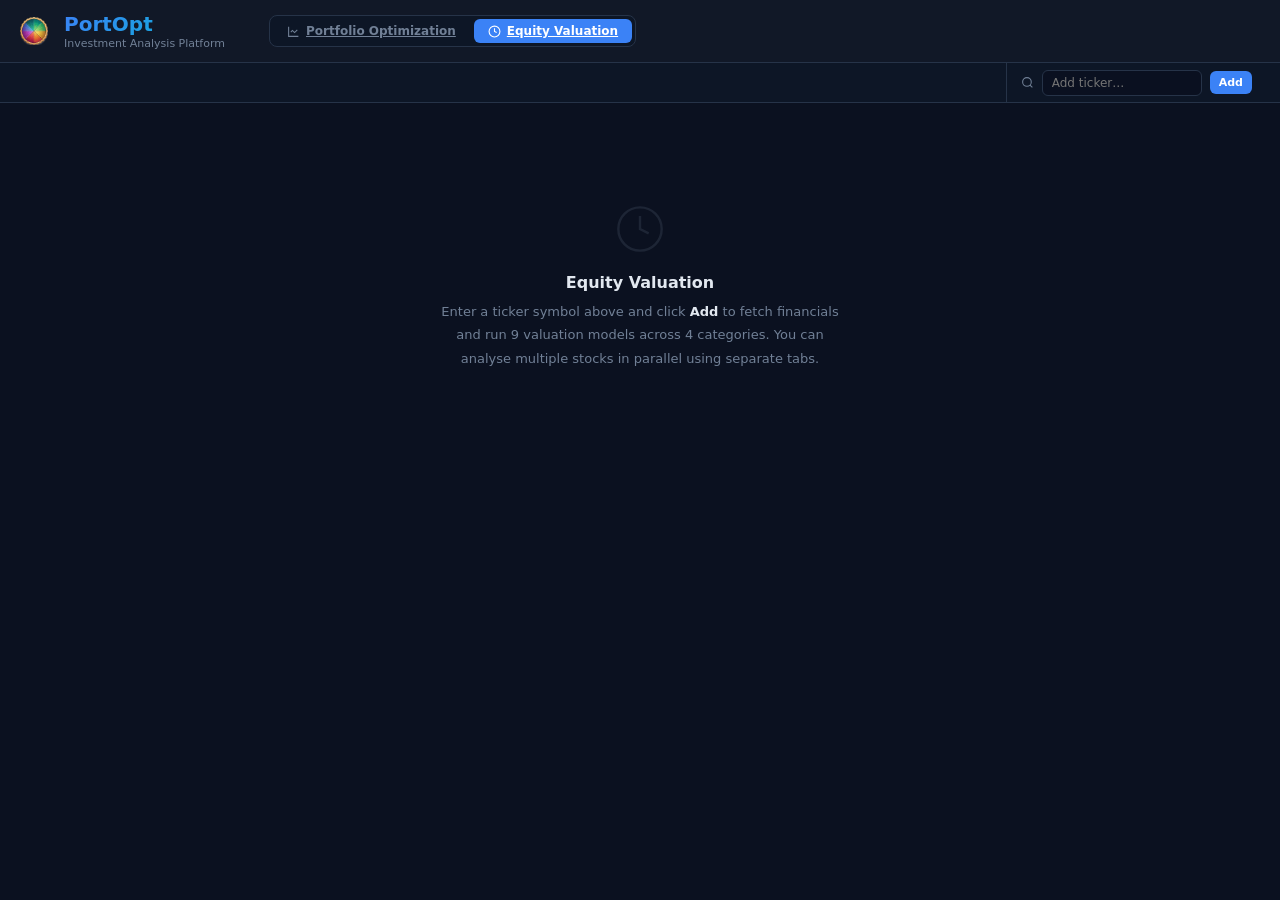
==== templates/valuation.html @ 18871261 "Separate portfolio and valuation into independent pages - /  serves index.html (portfolio optimizati" ====
<!DOCTYPE html>
<html lang="en">
<head>
<meta charset="UTF-8"/>
<meta name="viewport" content="width=device-width,initial-scale=1.0"/>
<title>PortOpt — Equity Valuation</title>
<link rel="icon" type="image/png" href="/static/favicon.png"/>
<link rel="stylesheet" href="/static/css/app.css"/>
<link rel="stylesheet" href="/static/css/valuation.css"/>
<script src="https://cdn.plot.ly/plotly-2.32.0.min.js"></script>
</head>
<body>
<div class="val-app">

<!-- ══ HEADER ══════════════════════════════════════════════════════════ -->
<div class="app-header-top">
  <img src="/static/favicon.png" alt="PortOpt" style="width:28px;height:28px;border-radius:6px;flex-shrink:0;"/>
  <div>
    <div class="logo">PortOpt</div>
    <div class="logo-sub">Investment Analysis Platform</div>
  </div>
  <nav class="app-nav">
    <a class="app-nav-btn" href="/">
      <svg width="13" height="13" viewBox="0 0 24 24" fill="none" stroke="currentColor" stroke-width="2"><path d="M3 3v18h18"/><path d="m19 9-5 5-4-4-3 3"/></svg>
      Portfolio Optimization
    </a>
    <a class="app-nav-btn active" href="/valuation">
      <svg width="13" height="13" viewBox="0 0 24 24" fill="none" stroke="currentColor" stroke-width="2"><circle cx="12" cy="12" r="10"/><path d="M12 6v6l4 2"/></svg>
      Equity Valuation
    </a>
  </nav>
</div>

<!-- ══ STOCK TABS + SEARCH ROW ══════════════════════════════════════════ -->
<div class="val-tabs-row" id="val-tabs-row">
  <div id="val-tabs-container" style="display:flex;align-items:stretch;flex:1;overflow-x:auto;min-width:0;"></div>
  <div class="val-search-inline">
    <svg width="13" height="13" viewBox="0 0 24 24" fill="none" stroke="currentColor" stroke-width="2"
         style="color:var(--muted);flex-shrink:0;"><circle cx="11" cy="11" r="8"/><path d="m21 21-4.35-4.35"/></svg>
    <input type="text" id="val-ticker-input" placeholder="Add ticker…"
           autocomplete="off" spellcheck="false"
           onkeydown="if(event.key==='Enter')valAddStock()"/>
    <button class="btn btn-primary btn-sm" onclick="valAddStock()" id="val-search-btn">Add</button>
    <span id="val-status" style="font-size:11px;color:var(--red);margin-left:6px;white-space:nowrap;"></span>
  </div>
</div>

<!-- ══ MAIN SCROLLABLE AREA ══════════════════════════════════════════════ -->
<div class="val-body" id="val-stocks-container">

  <!-- Empty state -->
  <div id="val-empty-state" style="text-align:center;padding:100px 20px;color:var(--muted);">
    <svg width="52" height="52" viewBox="0 0 24 24" fill="none" stroke="currentColor" stroke-width="1.1"
         style="display:block;margin:0 auto 18px;opacity:.18;">
      <circle cx="12" cy="12" r="10"/><path d="M12 6v6l4 2"/>
    </svg>
    <div style="font-size:16px;color:var(--text);font-weight:700;margin-bottom:8px;">Equity Valuation</div>
    <div style="font-size:13px;max-width:420px;margin:0 auto;line-height:1.8;color:var(--muted);">
      Enter a ticker symbol above and click <strong style="color:var(--text);">Add</strong>
      to fetch financials and run 9 valuation models across 4 categories.
      You can analyse multiple stocks in parallel using separate tabs.
    </div>
  </div>

</div><!-- /val-body -->

</div><!-- /val-app -->

<script src="/static/js/valuation.js"></script>
</body>
</html>
---- static/css/app.css ----
:root{
  --bg:#0b1120; --surface:#111827; --card:#1a2236; --card2:#1e293b;
  --border:#263348; --text:#e2e8f0; --muted:#718096; --muted2:#94a3b8;
  --accent:#3b82f6; --accent2:#06b6d4; --green:#10b981; --red:#ef4444;
  --gold:#f59e0b; --purple:#8b5cf6; --r:8px;
}
*{box-sizing:border-box;margin:0;padding:0;}
body{font-family:system-ui,'Inter',sans-serif;background:var(--bg);color:var(--text);font-size:13px;}
button,input,select{font-family:inherit;}

/* ── LAYOUT ───────────────────────────────────────────────────── */
.app{display:grid;grid-template-rows:auto auto 1fr;grid-template-columns:370px 1fr;height:100vh;overflow:hidden;}
.app-header-top{grid-column:1/-1;background:var(--surface);border-bottom:1px solid var(--border);
  display:flex;align-items:center;padding:12px 20px;gap:16px;}
.app-tabs-row{grid-column:1/-1;background:#0d1626;border-bottom:1px solid var(--border);
  display:flex;align-items:stretch;padding:0 16px;min-height:36px;overflow-x:auto;}
aside{background:var(--surface);border-right:1px solid var(--border);
  overflow-y:auto;padding:16px;display:flex;flex-direction:column;gap:14px;}
main{overflow-y:auto;background:var(--bg);}

/* ── SUB-TABS ─────────────────────────────────────────────────── */
.sub-tabs-bar{position:sticky;top:0;z-index:10;background:var(--surface);
  border-bottom:1px solid var(--border);display:flex;align-items:stretch;
  padding:0 12px;flex-shrink:0;}
.sub-tab{display:inline-flex;align-items:center;gap:5px;padding:0 14px;
  border:none;background:transparent;color:var(--muted);cursor:pointer;
  font-size:12px;font-weight:500;white-space:nowrap;
  border-bottom:2px solid transparent;transition:all .15s;min-height:38px;}
.sub-tab:hover{color:var(--text);}
.sub-tab.active{color:var(--text);border-bottom-color:var(--accent2);}
.sub-tab-spacer{flex:1;}
.export-actions{display:flex;align-items:center;gap:6px;padding:4px 0 4px 12px;
  border-left:1px solid var(--border);margin-left:4px;}
.sub-panel{display:none;padding:20px;}
.sub-panel.active{display:block;}

/* ── LOGO ─────────────────────────────────────────────────────── */
.logo{font-size:20px;font-weight:800;background:linear-gradient(135deg,var(--accent),var(--accent2));
  -webkit-background-clip:text;-webkit-text-fill-color:transparent;white-space:nowrap;}
.logo-sub{font-size:11px;color:var(--muted);margin-top:1px;}

/* ── PROJECT TABS ─────────────────────────────────────────────── */
.tab{display:inline-flex;align-items:center;gap:7px;padding:0 14px;
  border:none;background:transparent;color:var(--muted);cursor:pointer;
  font-size:12px;font-weight:500;white-space:nowrap;border-bottom:2px solid transparent;
  transition:all .15s;min-height:36px;}
.tab:hover{color:var(--text);}
.tab.active{color:var(--text);border-bottom-color:var(--accent);}
.tab .tab-name{outline:none;background:transparent;border:none;color:inherit;
  font:inherit;cursor:pointer;max-width:120px;}
.tab .tab-name:focus{border-bottom:1px solid var(--accent);cursor:text;}
.tab .tab-dot{width:6px;height:6px;border-radius:50%;background:var(--green);opacity:0;transition:opacity .2s;}
.tab.has-results .tab-dot{opacity:1;}
.tab .tab-close{width:16px;height:16px;border-radius:3px;border:none;background:transparent;
  color:var(--muted);cursor:pointer;display:flex;align-items:center;justify-content:center;
  font-size:14px;line-height:1;padding:0;opacity:0;transition:opacity .15s;}
.tab:hover .tab-close{opacity:1;}
.tab .tab-close:hover{color:var(--red);}
.tab-new{padding:0 12px;border:none;background:transparent;color:var(--muted);
  cursor:pointer;font-size:18px;line-height:1;min-height:36px;display:flex;
  align-items:center;transition:color .15s;}
.tab-new:hover{color:var(--text);}

/* ── CARDS ─────────────────────────────────────────────────────── */
.section{background:var(--card);border:1px solid var(--border);border-radius:var(--r);padding:12px 14px;}
.sec-title{font-size:11px;font-weight:600;letter-spacing:.07em;text-transform:uppercase;
  color:var(--muted2);margin-bottom:10px;display:flex;align-items:center;gap:6px;}
.sec-title svg{width:13px;height:13px;flex-shrink:0;}

/* ── FORMS ─────────────────────────────────────────────────────── */
label{display:block;font-size:11px;color:var(--muted);margin-bottom:3px;font-weight:500;}
input[type=number]::-webkit-inner-spin-button,
input[type=number]::-webkit-outer-spin-button{-webkit-appearance:none;margin:0;}
input[type=number]{-moz-appearance:textfield;}
input[type=text],input[type=number],input[type=date],select{
  width:100%;background:#0a1020;border:1px solid var(--border);border-radius:6px;
  padding:7px 9px;color:var(--text);font-size:12px;outline:none;transition:border .15s;}
input:focus,select:focus{border-color:var(--accent);}
.form-row{display:grid;grid-template-columns:1fr 1fr;gap:8px;}

/* ── BUTTONS ─────────────────────────────────────────────────────── */
.btn{display:inline-flex;align-items:center;justify-content:center;gap:4px;
  padding:7px 14px;border-radius:6px;border:none;cursor:pointer;
  font-size:12px;font-weight:600;transition:all .15s;}
.btn-primary{background:var(--accent);color:#fff;}
.btn-primary:hover{background:#2563eb;}
.btn-primary:disabled{background:#1e3a5f;color:var(--muted);cursor:not-allowed;}
.btn-sm{padding:5px 9px;font-size:11px;}
.btn-ghost{background:transparent;border:1px solid var(--border);color:var(--muted2);}
.btn-ghost:hover{border-color:var(--accent);color:var(--accent);}
.btn-optimize{width:100%;padding:11px;font-size:14px;font-weight:700;border-radius:8px;
  background:linear-gradient(135deg,var(--accent),var(--accent2));color:#fff;border:none;
  cursor:pointer;letter-spacing:.02em;transition:opacity .15s;
  display:flex;align-items:center;justify-content:center;gap:7px;}
.btn-optimize:hover{opacity:.88;}
.btn-optimize:disabled{opacity:.35;cursor:not-allowed;}

/* ── TICKER SEARCH ────────────────────────────────────────────── */
.ticker-input-row{display:flex;gap:7px;}
.ticker-input-row input{flex:1;}
#ticker-status{font-size:11px;margin-top:5px;min-height:15px;}

/* ── STOCK CARDS ──────────────────────────────────────────────── */
.stock-list{display:flex;flex-direction:column;gap:6px;margin-top:6px;}
.stock-card{background:#0d1626;border:1px solid var(--border);border-radius:7px;
  overflow:hidden;transition:border-color .15s;}
.sc-header{display:flex;align-items:center;gap:7px;padding:8px 10px;cursor:pointer;
  user-select:none;}
.sc-header:hover{background:rgba(255,255,255,.02);}
.sc-dot{width:8px;height:8px;border-radius:50%;flex-shrink:0;}
.sc-names{flex:1;min-width:0;}
.sc-sym{font-weight:700;font-size:12px;}
.sc-fullname{font-size:10px;color:var(--muted);display:block;
  overflow:hidden;text-overflow:ellipsis;white-space:nowrap;max-width:150px;}
.sc-spark{flex-shrink:0;}
.sc-price{font-size:11px;color:var(--green);font-weight:600;flex-shrink:0;}
.sc-remove{background:none;border:none;cursor:pointer;color:var(--muted);
  font-size:16px;line-height:1;padding:2px 4px;border-radius:3px;flex-shrink:0;}
.sc-remove:hover{color:var(--red);}
.sc-chevron{color:var(--muted);font-size:11px;flex-shrink:0;transition:transform .2s;}
.sc-chevron.open{transform:rotate(180deg);}
.sc-body{border-top:1px solid var(--border);padding:10px;display:none;}
.sc-body.open{display:block;}
.sc-loading{font-size:11px;color:var(--muted);text-align:center;padding:6px 0;}
.sc-stats{display:grid;grid-template-columns:1fr 1fr;gap:6px;}
.sc-stat{background:var(--card);border-radius:5px;padding:7px 8px;}
.sc-stat-label{font-size:10px;color:var(--muted);font-weight:500;margin-bottom:3px;text-transform:uppercase;letter-spacing:.05em;}
.sc-stat-main{font-size:13px;font-weight:700;color:var(--text);}
.sc-stat-main.green{color:var(--green);}
.sc-stat-main.red{color:var(--red);}
.sc-override-row{display:flex;align-items:center;gap:4px;margin-top:4px;}
.sc-override-lbl{font-size:10px;color:var(--muted);flex-shrink:0;}
.sc-override-inp{width:65px;padding:3px 5px;font-size:11px;background:#0a1020;
  border:1px solid var(--border);border-radius:4px;color:var(--text);outline:none;}
.sc-override-inp:focus{border-color:var(--accent);}
.sc-override-inp.active{border-color:var(--gold);background:#1a1400;}
.sc-override-unit{font-size:10px;color:var(--muted);}
.sc-override-clear{font-size:11px;background:none;border:none;cursor:pointer;
  color:var(--muted);padding:0 2px;}
.sc-override-clear:hover{color:var(--gold);}
.sc-stat-full{grid-column:1/-1;display:flex;gap:12px;font-size:11px;
  color:var(--muted);padding:2px 0;}
.sc-stat-full span{color:var(--muted2);}

/* ── METHOD DESC ─────────────────────────────────────────────── */
.method-desc{font-size:11px;color:var(--muted);margin-top:6px;line-height:1.5;
  padding:7px 9px;background:#0a1020;border-radius:5px;border-left:3px solid var(--accent);}

/* ── BL PANEL ─────────────────────────────────────────────────── */
.bl-views-grid{display:flex;flex-direction:column;gap:4px;margin-top:6px;}
.bl-view-row{display:grid;grid-template-columns:16px 1fr 72px 80px;
  gap:5px;align-items:center;font-size:11px;padding:3px 0;}
.bl-view-row input[type=checkbox]{accent-color:var(--purple);cursor:pointer;}
.bl-view-sym{font-weight:700;color:var(--accent);}
.conf-wrap{display:flex;align-items:center;gap:4px;min-width:0;}
.conf-wrap input[type=range]{flex:1;min-width:0;width:100%;accent-color:var(--purple);margin:0;}
.conf-lbl{font-size:10px;color:var(--muted);width:26px;text-align:right;flex-shrink:0;}

/* ── COLLAPSE ─────────────────────────────────────────────────── */
.coll-header{display:flex;align-items:center;justify-content:space-between;
  cursor:pointer;user-select:none;}
.coll-arrow{transition:transform .2s;color:var(--muted);font-size:11px;}
.coll-arrow.open{transform:rotate(180deg);}
.coll-body{max-height:0;overflow:hidden;transition:max-height .3s ease;}
.coll-body.open{max-height:800px;}

/* ── RESULTS ─────────────────────────────────────────────────── */
.metrics-grid{display:grid;grid-template-columns:repeat(3,1fr);gap:12px;margin-bottom:18px;}
.metric-card{background:var(--card);border:1px solid var(--border);border-radius:var(--r);
  padding:14px;text-align:center;}
.metric-label{font-size:10px;color:var(--muted);font-weight:600;letter-spacing:.07em;
  text-transform:uppercase;margin-bottom:5px;}
.metric-val{font-size:22px;font-weight:800;}
.metric-val.green{color:var(--green);}
.metric-val.cyan{color:var(--accent2);}
.metric-val.gold{color:var(--gold);}
.metric-sub{font-size:10px;color:var(--muted);margin-top:3px;}
.charts-grid{display:grid;grid-template-columns:1fr 1fr;gap:14px;margin-bottom:14px;}
.chart-card{background:var(--card);border:1px solid var(--border);border-radius:var(--r);padding:14px;}
.chart-title{font-size:12px;font-weight:600;color:var(--text);margin-bottom:8px;}
.full{grid-column:1/-1;}

/* weights table */
.wtable{width:100%;border-collapse:collapse;font-size:12px;}
.wtable th{text-align:left;padding:7px 9px;background:#0d1626;color:var(--muted);
  font-weight:600;font-size:10px;text-transform:uppercase;letter-spacing:.05em;}
.wtable td{padding:7px 9px;border-bottom:1px solid var(--border);}
.wbar-wrap{height:7px;background:#1e2d45;border-radius:3px;}
.wbar{height:100%;border-radius:3px;}

/* empty / loading / error */
.empty-state{text-align:center;padding:60px 20px;color:var(--muted);}
.empty-state svg{width:44px;height:44px;margin:0 auto 12px;display:block;opacity:.25;}
.empty-state h3{font-size:15px;color:var(--text);margin-bottom:6px;}
.empty-state p{font-size:13px;line-height:1.6;}
.loading-state{text-align:center;padding:80px 20px;}
.spinner{display:inline-block;width:32px;height:32px;border:3px solid rgba(255,255,255,.15);
  border-top-color:var(--accent2);border-radius:50%;animation:spin .7s linear infinite;}
@keyframes spin{to{transform:rotate(360deg);}}
.loading-msg{color:var(--muted);font-size:13px;margin-top:14px;}
.error-box{background:#1c0a0a;border:1px solid #7f1d1d;color:#fca5a5;
  padding:12px 14px;border-radius:8px;font-size:12px;line-height:1.6;}

/* ── MISC ─────────────────────────────────────────────────────── */
::-webkit-scrollbar{width:4px;height:4px;}
::-webkit-scrollbar-thumb{background:var(--border);border-radius:2px;}
@media(max-width:860px){
  .app{grid-template-columns:1fr;}
  aside{border-right:none;border-bottom:1px solid var(--border);}
  .charts-grid{grid-template-columns:1fr;}
  .metrics-grid{grid-template-columns:repeat(3,1fr);}
}

/* ── ROLLING WINDOW TOGGLE ────────────────────────────────── */
.win-btn{padding:3px 9px;border-radius:4px;border:1px solid var(--border);
  background:transparent;color:var(--muted);cursor:pointer;font-size:11px;font-weight:600;transition:all .15s;}
.win-btn:hover{border-color:var(--accent);color:var(--accent);}
.win-btn.active{background:var(--accent);border-color:var(--accent);color:#fff;}
.chart-header{display:flex;align-items:center;justify-content:space-between;margin-bottom:8px;}

/* ── METRICS DETAIL GRID ──────────────────────────────────── */
.mdetail{display:grid;grid-template-columns:repeat(4,1fr);gap:8px;}
@media(max-width:1100px){.mdetail{grid-template-columns:repeat(2,1fr);}}
.mdetail-group{background:#0d1626;border-radius:6px;padding:10px 12px;margin-bottom:2px;}
.mdetail-group-title{font-size:10px;font-weight:700;letter-spacing:.08em;text-transform:uppercase;
  color:var(--muted2);margin-bottom:8px;padding-bottom:5px;border-bottom:1px solid var(--border);}
.mdetail-row{display:flex;justify-content:space-between;align-items:baseline;
  padding:3px 0;font-size:11px;border-bottom:1px solid rgba(255,255,255,.03);}
.mdetail-row:last-child{border-bottom:none;}
.mdetail-label{color:var(--muted);flex:1;}
.mdetail-val{font-weight:600;font-size:12px;text-align:right;}
.mdetail-val.pos{color:var(--green);}
.mdetail-val.neg{color:var(--red);}
.mdetail-val.neu{color:var(--muted2);}

/* ── MONTE CARLO STATS BAR ────────────────────────────────── */
.mc-stats-bar{display:flex;gap:12px;flex-wrap:wrap;margin-bottom:12px;padding:10px 14px;
  background:#0d1626;border-radius:6px;}
.mc-stat{text-align:center;flex:1;min-width:90px;}
.mc-stat-label{font-size:10px;color:var(--muted);font-weight:600;letter-spacing:.06em;
  text-transform:uppercase;margin-bottom:3px;}
.mc-stat-val{font-size:16px;font-weight:800;}

/* ── STRESS TABLE ─────────────────────────────────────────── */
.stress-asset-pills{display:flex;flex-wrap:wrap;gap:4px;margin-top:4px;}
.stress-pill{font-size:10px;padding:2px 6px;border-radius:3px;font-weight:600;}
.section-actions{display:flex;align-items:center;gap:8px;}

/* ── CHART DESCRIPTIONS ───────────────────────────────────── */
.chart-desc{font-size:10px;color:var(--muted);line-height:1.5;margin-bottom:8px;
  padding:5px 8px;background:#0a1020;border-radius:4px;border-left:2px solid var(--border);}

/* ── STATS PANEL ─────────────────────────────────────────────────── */
.stats-grid{display:grid;grid-template-columns:repeat(auto-fill,minmax(370px,1fr));gap:16px;}
.stat-card{background:var(--card);border:1px solid var(--border);border-radius:var(--r);overflow:hidden;}
.stat-card-header{display:flex;align-items:center;gap:8px;flex-wrap:wrap;
  padding:10px 12px;background:#0d1626;border-bottom:1px solid var(--border);}
.stat-sym{font-weight:800;font-size:13px;color:var(--text);}
.stat-weight{font-size:11px;color:var(--muted2);margin-left:auto;}
.badge{display:inline-flex;align-items:center;padding:2px 7px;border-radius:3px;
  font-size:10px;font-weight:700;}
.badge-normal{background:rgba(16,185,129,.15);color:var(--green);}
.badge-nonnormal{background:rgba(239,68,68,.15);color:var(--red);}
.stat-hist{padding:4px 4px 0;height:150px;}
.stat-table{width:100%;border-collapse:collapse;font-size:11px;margin:0;}
.stat-table td{padding:4px 10px;border-bottom:1px solid rgba(255,255,255,.03);}
.stat-table tr:last-child td{border-bottom:none;}
.stat-table td:nth-child(odd){color:var(--muted);width:28%;}
.stat-table td:nth-child(even){font-weight:600;width:22%;color:var(--text);}
.stat-table td.pos{color:var(--green);}
.stat-table td.neg{color:var(--red);}

/* ── PRINT / PDF ──────────────────────────────────────────── */
@media print {
  body{background:#fff;color:#000;font-size:11px;}
  aside,.app-tabs-row,.app-header-top,#state-empty,#state-loading,#state-error,
  .btn,.win-btn,.section-actions button,#mc-btn,#stress-btn,#opt-btn{display:none!important;}
  main{padding:0;}.sub-panel{padding:0;}
  .app{display:block;}
  .chart-card{border:1px solid #ccc;background:#fff;break-inside:avoid;margin-bottom:12px;}
  .chart-title{color:#000;font-weight:700;}
  .chart-desc{color:#555;border-left:2px solid #aaa;background:#f9f9f9;}
  .metric-card{border:1px solid #ccc;background:#fff;}
  .metric-label{color:#555;}
  .metric-val{color:#000!important;}
  .metric-sub{color:#777;}
  .mdetail-group{background:#f5f5f5;}
  .mdetail-label{color:#555;}
  .mdetail-val{color:#000!important;}
  .metrics-grid{display:grid;grid-template-columns:repeat(3,1fr);}
  .charts-grid{display:grid;grid-template-columns:1fr 1fr;}
  .charts-grid .full{grid-column:1/-1;}
  #state-results{display:block!important;}
  .wtable th{background:#eee;color:#000;}
  .wtable td{color:#000;}
}

/* ── APP NAV (header switcher) ───────────────────────────────── */
.app-nav{display:flex;align-items:center;gap:4px;margin-left:28px;
  background:#0d1626;border:1px solid var(--border);border-radius:8px;padding:3px;}
.app-nav-btn{display:inline-flex;align-items:center;gap:6px;padding:5px 14px;
  border:none;border-radius:6px;cursor:pointer;font-size:12px;font-weight:600;
  background:transparent;color:var(--muted);transition:all .15s;white-space:nowrap;}
.app-nav-btn:hover{color:var(--text);}
.app-nav-btn.active{background:var(--accent);color:#fff;}

/* Valuation styles live in valuation.css — loaded only on /valuation */
---- static/css/valuation.css ----
/* Valuation page layout — standalone, no portfolio grid dependency */

.val-app {
  display: grid;
  grid-template-rows: auto auto 1fr;
  height: 100vh;
  overflow: hidden;
  background: var(--bg);
}

/* Header reuse from app.css — just ensure it spans full width */
.val-app .app-header-top {
  grid-column: 1 / -1;
}

/* ── STOCK TABS + SEARCH ROW ─────────────────────────────────── */
.val-tabs-row {
  display: flex;
  align-items: stretch;
  background: #0d1626;
  border-bottom: 1px solid var(--border);
  min-height: 40px;
  overflow: hidden;
}

.val-tab {
  display: inline-flex;
  align-items: center;
  gap: 6px;
  padding: 0 14px;
  border: none;
  background: transparent;
  color: var(--muted);
  cursor: pointer;
  font-size: 12px;
  font-weight: 600;
  white-space: nowrap;
  border-bottom: 2px solid transparent;
  transition: all .15s;
  min-height: 40px;
}
.val-tab:hover { color: var(--text); }
.val-tab.active { color: var(--text); border-bottom-color: var(--accent2); }
.val-tab-ticker { font-weight: 800; font-size: 12px; }
.val-tab-price  { font-size: 10px; color: var(--green); }
.val-tab-close  {
  width: 14px; height: 14px; border-radius: 3px; border: none;
  background: transparent; color: var(--muted); cursor: pointer;
  display: flex; align-items: center; justify-content: center;
  font-size: 14px; line-height: 1; padding: 0; opacity: 0;
  transition: opacity .15s; margin-left: 2px;
}
.val-tab:hover .val-tab-close { opacity: 1; }
.val-tab-close:hover { color: var(--red); }
.val-tab-loading {
  width: 12px; height: 12px;
  border: 2px solid rgba(255,255,255,.15);
  border-top-color: var(--accent2);
  border-radius: 50%;
  animation: spin .7s linear infinite;
  flex-shrink: 0;
}

.val-search-inline {
  display: flex;
  align-items: center;
  gap: 8px;
  padding: 0 14px;
  border-left: 1px solid var(--border);
  flex-shrink: 0;
}
.val-search-inline input {
  background: #0a1020;
  border: 1px solid var(--border);
  border-radius: 6px;
  padding: 5px 9px;
  color: var(--text);
  font-size: 12px;
  outline: none;
  width: 160px;
  transition: border .15s, width .2s;
}
.val-search-inline input:focus { border-color: var(--accent); width: 200px; }

/* ── SCROLLABLE BODY ─────────────────────────────────────────── */
.val-body {
  overflow-y: auto;
  overflow-x: hidden;
}

/* ── STOCK PANELS ────────────────────────────────────────────── */
.val-stock-panel { display: none; padding: 20px 24px 40px; }
.val-stock-panel.active { display: block; }

/* ── STOCK HEADER BAND ───────────────────────────────────────── */
.val-stock-header {
  display: flex;
  align-items: center;
  gap: 20px;
  flex-wrap: wrap;
  background: var(--surface);
  border: 1px solid var(--border);
  border-radius: var(--r);
  padding: 14px 20px;
  margin-bottom: 20px;
}
.val-stock-ticker { font-size: 24px; font-weight: 900; color: var(--text); }
.val-stock-name   { font-size: 12px; color: var(--muted2); margin-top: 3px; }
.val-stock-price  {
  font-size: 26px; font-weight: 800; margin-left: auto;
  background: linear-gradient(135deg, var(--accent), var(--accent2));
  -webkit-background-clip: text; -webkit-text-fill-color: transparent;
}
.val-stock-chips { display: flex; flex-wrap: wrap; gap: 6px; margin-top: 6px; }
.val-chip {
  font-size: 10px; font-weight: 600; padding: 2px 8px; border-radius: 3px;
  background: #1a2236; border: 1px solid var(--border); color: var(--muted2);
}
.val-chip.green { color: var(--green); background: rgba(16,185,129,.1); border-color: rgba(16,185,129,.2); }
.val-chip.red   { color: var(--red);   background: rgba(239,68,68,.1);  border-color: rgba(239,68,68,.2);  }

/* ── COMPARE CHART ───────────────────────────────────────────── */
.val-compare-card {
  background: var(--card);
  border: 1px solid var(--border);
  border-radius: var(--r);
  padding: 14px 16px;
  margin-bottom: 24px;
}

/* ── CATEGORY SECTION ────────────────────────────────────────── */
.val-category { margin-bottom: 28px; }
.val-category-title {
  font-size: 10px; font-weight: 700; letter-spacing: .1em;
  text-transform: uppercase; color: var(--muted2);
  padding: 0 2px 8px; border-bottom: 1px solid var(--border);
  margin-bottom: 14px; display: flex; align-items: center; gap: 7px;
}

/* ── MODEL GRID ──────────────────────────────────────────────── */
.val-methods-grid {
  display: grid;
  grid-template-columns: repeat(auto-fill, minmax(460px, 1fr));
  gap: 14px;
}

/* ── VALUATION CARD ──────────────────────────────────────────── */
.val-card {
  background: var(--card);
  border: 1px solid var(--border);
  border-radius: var(--r);
  overflow: hidden;
}
.val-card-header {
  display: flex; align-items: flex-start; justify-content: space-between;
  gap: 12px; padding: 12px 14px;
  background: #0d1626; border-bottom: 1px solid var(--border);
}
.val-card-title    { font-size: 12px; font-weight: 700; color: var(--text); margin-bottom: 2px; }
.val-card-subtitle { font-size: 10px; color: var(--muted); line-height: 1.5; max-width: 320px; }
.val-card-result   { font-size: 20px; font-weight: 800; white-space: nowrap; flex-shrink: 0; color: var(--accent2); }
.val-card-result.sml { font-size: 14px; }
.val-card-body     { padding: 12px 14px; }

/* ── FCF HISTORY TABLE ───────────────────────────────────────── */
.val-fcf-table { width: 100%; border-collapse: collapse; font-size: 11px; margin-bottom: 12px; }
.val-fcf-table th {
  text-align: left; padding: 4px 8px; background: #0a1020; color: var(--muted);
  font-size: 10px; font-weight: 600; text-transform: uppercase; letter-spacing: .05em;
}
.val-fcf-table td { padding: 4px 8px; border-bottom: 1px solid rgba(255,255,255,.03); }
.val-fcf-table .pos { color: var(--green); font-weight: 600; }
.val-fcf-table .neg { color: var(--red);   font-weight: 600; }

/* ── INPUTS ──────────────────────────────────────────────────── */
.val-inputs-grid {
  display: grid;
  grid-template-columns: repeat(3, 1fr);
  gap: 8px 12px;
  margin-bottom: 10px;
}
.val-inputs-grid.col2 { grid-template-columns: 1fr 1fr; }
.val-inp-group label  { display: block; font-size: 10px; color: var(--muted); margin-bottom: 2px; font-weight: 500; }
.val-inp-group input  {
  width: 100%; background: #0a1020; border: 1px solid var(--border);
  border-radius: 5px; padding: 5px 8px; color: var(--text);
  font-size: 12px; outline: none; transition: border .15s;
}
.val-inp-group input:focus { border-color: var(--accent); }
.val-inp-hint { font-size: 10px; color: var(--muted); margin-top: 2px; line-height: 1.4; }

/* ── UPSIDE / DOWNSIDE ───────────────────────────────────────── */
.val-updown {
  display: flex; align-items: center; gap: 8px;
  padding: 7px 10px; border-radius: 6px;
  font-size: 11px; font-weight: 700; margin-top: 8px;
}
.val-updown.up      { background: rgba(16,185,129,.1); color: var(--green); border: 1px solid rgba(16,185,129,.2); }
.val-updown.down    { background: rgba(239,68,68,.1);  color: var(--red);   border: 1px solid rgba(239,68,68,.2);  }
.val-updown.neutral { background: rgba(100,116,139,.1); color: var(--muted); border: 1px solid var(--border); }

/* ── SHOW WORKINGS ───────────────────────────────────────────── */
.val-workings-btn {
  display: inline-flex; align-items: center; gap: 5px; margin-top: 8px;
  background: transparent; border: 1px solid var(--border); border-radius: 5px;
  color: var(--muted); font-size: 11px; cursor: pointer; padding: 4px 10px;
  transition: all .15s;
}
.val-workings-btn:hover { border-color: var(--accent2); color: var(--accent2); }
.val-workings-panel {
  display: none; margin-top: 8px; background: #060d1a;
  border: 1px solid var(--border); border-radius: 6px;
  padding: 12px 14px; font-size: 11px; line-height: 1.8; color: var(--muted2);
}
.val-workings-panel.open { display: block; }
.val-workings-panel .step { display: flex; gap: 8px; padding: 2px 0; }
.val-workings-panel .step-num   { color: var(--accent2); font-weight: 700; min-width: 20px; flex-shrink: 0; }
.val-workings-panel .step-eq    { color: var(--text); font-family: monospace; font-size: 11px; }
.val-workings-panel .step-label { color: var(--muted); font-size: 10px; margin-top: 1px; }

/* ── TWO RESULTS ─────────────────────────────────────────────── */
.val-two-results { display: flex; gap: 10px; margin-bottom: 8px; flex-wrap: wrap; }
.val-two-item {
  display: flex; align-items: center; gap: 8px;
  background: #0a1020; border-radius: 5px;
  padding: 5px 10px; flex: 1; min-width: 140px;
}
.val-two-label { font-size: 10px; color: var(--muted); flex: 1; }

/* ── NOTE ────────────────────────────────────────────────────── */
.val-note {
  background: rgba(245,158,11,.08); border: 1px solid rgba(245,158,11,.25);
  color: var(--gold); border-radius: 6px;
  padding: 7px 10px; font-size: 11px; line-height: 1.5;
}
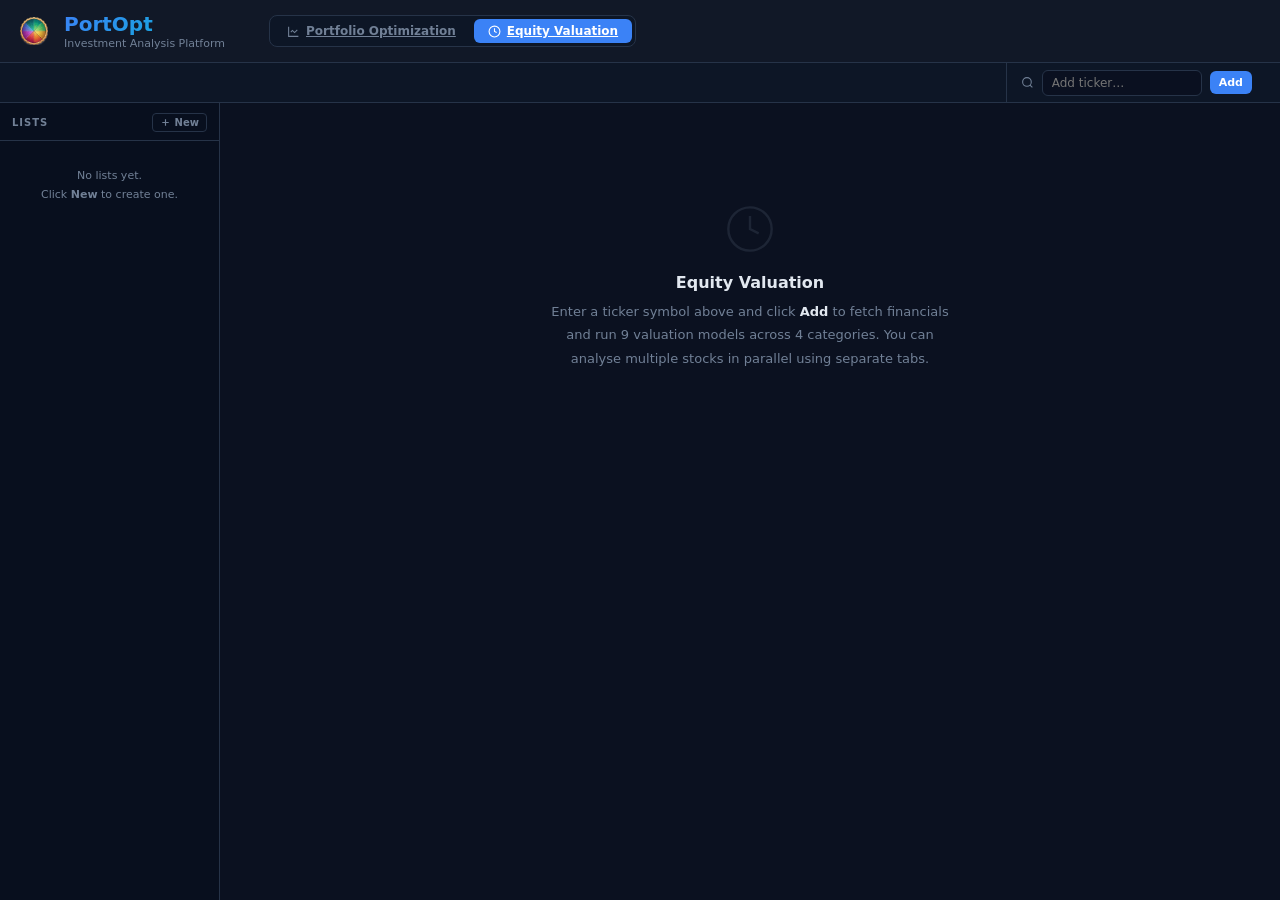
==== commit 49ba84ac: "Add valuation lists, portfolio conversion, analytics scripts, and localhost guide - db.py: new valua" ====
--- a/templates/valuation.html
+++ b/templates/valuation.html
@@ -8,6 +8,12 @@
 <link rel="stylesheet" href="/static/css/app.css"/>
 <link rel="stylesheet" href="/static/css/valuation.css"/>
 <script src="https://cdn.plot.ly/plotly-2.32.0.min.js"></script>
+<!-- Vercel Analytics -->
+<script>window.va=window.va||function(){(window.vaq=window.vaq||[]).push(arguments);};</script>
+<script defer src="/_vercel/insights/script.js"></script>
+<!-- Vercel Speed Insights -->
+<script>window.si=window.si||function(){(window.siq=window.siq||[]).push(arguments);};</script>
+<script defer src="/_vercel/speed-insights/script.js"></script>
 </head>
 <body>
 <div class="val-app">
@@ -45,24 +51,57 @@
   </div>
 </div>
 
-<!-- ══ MAIN SCROLLABLE AREA ══════════════════════════════════════════════ -->
-<div class="val-body" id="val-stocks-container">
+<!-- ══ SIDEBAR + MAIN AREA ═══════════════════════════════════════════════ -->
+<div class="val-workspace">
 
-  <!-- Empty state -->
-  <div id="val-empty-state" style="text-align:center;padding:100px 20px;color:var(--muted);">
-    <svg width="52" height="52" viewBox="0 0 24 24" fill="none" stroke="currentColor" stroke-width="1.1"
-         style="display:block;margin:0 auto 18px;opacity:.18;">
-      <circle cx="12" cy="12" r="10"/><path d="M12 6v6l4 2"/>
-    </svg>
-    <div style="font-size:16px;color:var(--text);font-weight:700;margin-bottom:8px;">Equity Valuation</div>
-    <div style="font-size:13px;max-width:420px;margin:0 auto;line-height:1.8;color:var(--muted);">
-      Enter a ticker symbol above and click <strong style="color:var(--text);">Add</strong>
-      to fetch financials and run 9 valuation models across 4 categories.
-      You can analyse multiple stocks in parallel using separate tabs.
+  <!-- ── LISTS SIDEBAR ─────────────────────────────────────────────── -->
+  <div id="val-lists-sidebar">
+    <div class="val-lists-header">
+      <span class="val-lists-title">Lists</span>
+      <button class="val-lists-new-btn" onclick="valNewList()" title="Create new list">
+        <svg width="11" height="11" viewBox="0 0 24 24" fill="none" stroke="currentColor" stroke-width="2.5"><path d="M12 5v14M5 12h14"/></svg>
+        New
+      </button>
+    </div>
+    <div id="val-lists-container">
+      <div class="val-lists-empty">No lists yet.<br/>Click <strong>New</strong> to create one.</div>
     </div>
   </div>
 
-</div><!-- /val-body -->
+  <!-- ── MAIN SCROLLABLE AREA ──────────────────────────────────────── -->
+  <div class="val-body" id="val-stocks-container">
+
+    <!-- Empty state -->
+    <div id="val-empty-state" style="text-align:center;padding:100px 20px;color:var(--muted);">
+      <svg width="52" height="52" viewBox="0 0 24 24" fill="none" stroke="currentColor" stroke-width="1.1"
+           style="display:block;margin:0 auto 18px;opacity:.18;">
+        <circle cx="12" cy="12" r="10"/><path d="M12 6v6l4 2"/>
+      </svg>
+      <div style="font-size:16px;color:var(--text);font-weight:700;margin-bottom:8px;">Equity Valuation</div>
+      <div style="font-size:13px;max-width:420px;margin:0 auto;line-height:1.8;color:var(--muted);">
+        Enter a ticker symbol above and click <strong style="color:var(--text);">Add</strong>
+        to fetch financials and run 9 valuation models across 4 categories.
+        You can analyse multiple stocks in parallel using separate tabs.
+      </div>
+    </div>
+
+  </div><!-- /val-body -->
+
+</div><!-- /val-workspace -->
+
+<!-- ── ADD-TO-LIST DROPDOWN (floating) ──────────────────────────────── -->
+<div id="val-atl-dropdown" class="val-atl-dropdown" style="display:none;">
+  <div class="val-atl-title">Save to list</div>
+  <div id="val-atl-list"></div>
+  <div class="val-atl-divider"></div>
+  <button class="val-atl-new" onclick="valNewListAndAdd()">
+    <svg width="10" height="10" viewBox="0 0 24 24" fill="none" stroke="currentColor" stroke-width="2.5"><path d="M12 5v14M5 12h14"/></svg>
+    New list
+  </button>
+</div>
+
+<!-- ── TOAST NOTIFICATION ────────────────────────────────────────────── -->
+<div id="val-toast" class="val-toast" style="display:none;"></div>
 
 </div><!-- /val-app -->
 
--- a/static/css/valuation.css
+++ b/static/css/valuation.css
@@ -2,6 +2,7 @@
 
 .val-app {
   display: grid;
+  grid-template-columns: 1fr;
   grid-template-rows: auto auto 1fr;
   height: 100vh;
   overflow: hidden;
@@ -21,6 +22,7 @@
   border-bottom: 1px solid var(--border);
   min-height: 40px;
   overflow: hidden;
+  grid-column: 1 / -1;
 }
 
 .val-tab {
@@ -82,6 +84,228 @@
 }
 .val-search-inline input:focus { border-color: var(--accent); width: 200px; }
 
+/* ── WORKSPACE (sidebar + body) ─────────────────────────────── */
+.val-workspace {
+  display: grid;
+  grid-template-columns: 220px 1fr;
+  overflow: hidden;
+  min-height: 0;
+}
+
+/* ── LISTS SIDEBAR ───────────────────────────────────────────── */
+#val-lists-sidebar {
+  display: flex;
+  flex-direction: column;
+  border-right: 1px solid var(--border);
+  background: #080f1e;
+  overflow: hidden;
+}
+
+.val-lists-header {
+  display: flex;
+  align-items: center;
+  justify-content: space-between;
+  padding: 10px 12px 8px;
+  border-bottom: 1px solid var(--border);
+  flex-shrink: 0;
+}
+.val-lists-title {
+  font-size: 10px;
+  font-weight: 700;
+  letter-spacing: .1em;
+  text-transform: uppercase;
+  color: var(--muted);
+}
+.val-lists-new-btn {
+  display: inline-flex;
+  align-items: center;
+  gap: 4px;
+  background: transparent;
+  border: 1px solid var(--border);
+  border-radius: 4px;
+  color: var(--muted);
+  font-size: 10px;
+  font-weight: 600;
+  cursor: pointer;
+  padding: 3px 7px;
+  transition: all .15s;
+}
+.val-lists-new-btn:hover { border-color: var(--accent2); color: var(--accent2); }
+
+#val-lists-container {
+  overflow-y: auto;
+  flex: 1;
+  padding: 6px 0;
+}
+
+.val-lists-empty {
+  padding: 20px 14px;
+  font-size: 11px;
+  color: var(--muted);
+  line-height: 1.7;
+  text-align: center;
+}
+
+/* ── LIST ITEM ───────────────────────────────────────────────── */
+.val-list-item {
+  margin: 0;
+}
+
+.val-list-row {
+  display: flex;
+  align-items: center;
+  gap: 5px;
+  padding: 6px 10px 6px 12px;
+  cursor: pointer;
+  transition: background .1s;
+  min-height: 30px;
+}
+.val-list-row:hover { background: rgba(255,255,255,.04); }
+.val-list-row.expanded { background: rgba(99,102,241,.06); }
+
+.val-list-chevron {
+  color: var(--muted);
+  flex-shrink: 0;
+  transition: transform .15s;
+  line-height: 1;
+  font-size: 10px;
+  width: 10px;
+}
+.val-list-row.expanded .val-list-chevron { transform: rotate(90deg); }
+
+.val-list-name {
+  flex: 1;
+  font-size: 12px;
+  font-weight: 600;
+  color: var(--text);
+  white-space: nowrap;
+  overflow: hidden;
+  text-overflow: ellipsis;
+  min-width: 0;
+}
+.val-list-name-input {
+  flex: 1;
+  background: #0a1020;
+  border: 1px solid var(--accent);
+  border-radius: 3px;
+  padding: 1px 5px;
+  color: var(--text);
+  font-size: 12px;
+  font-weight: 600;
+  outline: none;
+  min-width: 0;
+}
+
+.val-list-count {
+  font-size: 9px;
+  font-weight: 700;
+  color: var(--muted);
+  background: rgba(255,255,255,.07);
+  border-radius: 8px;
+  padding: 1px 5px;
+  flex-shrink: 0;
+}
+
+.val-list-actions {
+  display: flex;
+  gap: 2px;
+  flex-shrink: 0;
+  opacity: 0;
+  transition: opacity .15s;
+}
+.val-list-row:hover .val-list-actions { opacity: 1; }
+
+.val-list-btn {
+  width: 18px;
+  height: 18px;
+  border: none;
+  background: transparent;
+  color: var(--muted);
+  cursor: pointer;
+  border-radius: 3px;
+  display: flex;
+  align-items: center;
+  justify-content: center;
+  font-size: 12px;
+  padding: 0;
+  transition: all .1s;
+}
+.val-list-btn:hover { background: rgba(255,255,255,.08); color: var(--text); }
+.val-list-btn.convert:hover { color: var(--accent2); }
+.val-list-btn.del:hover { color: var(--red); }
+
+/* ── TICKER SUB-LIST ─────────────────────────────────────────── */
+.val-list-tickers {
+  display: none;
+  padding: 2px 0 4px 22px;
+  border-bottom: 1px solid rgba(255,255,255,.04);
+}
+.val-list-tickers.open { display: block; }
+
+.val-list-ticker-row {
+  display: flex;
+  align-items: center;
+  gap: 5px;
+  padding: 3px 10px 3px 0;
+  font-size: 11px;
+  color: var(--muted2);
+  cursor: pointer;
+  border-radius: 3px;
+  transition: background .1s;
+}
+.val-list-ticker-row:hover { background: rgba(255,255,255,.04); color: var(--text); }
+
+.val-list-ticker-sym {
+  font-weight: 700;
+  font-size: 11px;
+  color: var(--text);
+  flex: 1;
+}
+.val-list-ticker-price {
+  font-size: 10px;
+  color: var(--green);
+}
+.val-list-ticker-del {
+  width: 14px; height: 14px; border: none; background: transparent;
+  color: var(--muted); cursor: pointer; display: flex; align-items: center;
+  justify-content: center; font-size: 13px; padding: 0; opacity: 0;
+  transition: opacity .1s; flex-shrink: 0; border-radius: 2px;
+}
+.val-list-ticker-row:hover .val-list-ticker-del { opacity: 1; }
+.val-list-ticker-del:hover { color: var(--red); }
+
+.val-list-tickers-empty {
+  font-size: 10px;
+  color: var(--muted);
+  padding: 4px 0 2px;
+  font-style: italic;
+}
+
+/* ── CONVERT TOOLTIP / CONFIRM ───────────────────────────────── */
+.val-list-convert-confirm {
+  padding: 8px 12px 8px 22px;
+  font-size: 10px;
+  color: var(--muted);
+  background: rgba(99,102,241,.07);
+  border-top: 1px solid rgba(99,102,241,.15);
+  display: flex;
+  align-items: center;
+  gap: 8px;
+}
+.val-list-convert-btn {
+  font-size: 10px;
+  font-weight: 700;
+  color: var(--accent2);
+  background: transparent;
+  border: 1px solid var(--accent2);
+  border-radius: 4px;
+  padding: 2px 8px;
+  cursor: pointer;
+  transition: all .15s;
+  white-space: nowrap;
+}
+.val-list-convert-btn:hover { background: var(--accent2); color: #fff; }
+
 /* ── SCROLLABLE BODY ─────────────────────────────────────────── */
 .val-body {
   overflow-y: auto;
@@ -118,6 +342,108 @@
 }
 .val-chip.green { color: var(--green); background: rgba(16,185,129,.1); border-color: rgba(16,185,129,.2); }
 .val-chip.red   { color: var(--red);   background: rgba(239,68,68,.1);  border-color: rgba(239,68,68,.2);  }
+
+/* ── SAVE TO LIST BUTTON (in stock header) ───────────────────── */
+.val-save-list-btn {
+  display: inline-flex;
+  align-items: center;
+  gap: 5px;
+  background: transparent;
+  border: 1px solid var(--border);
+  border-radius: 5px;
+  color: var(--muted);
+  font-size: 11px;
+  font-weight: 600;
+  cursor: pointer;
+  padding: 5px 10px;
+  transition: all .15s;
+  white-space: nowrap;
+  margin-left: auto;
+}
+.val-save-list-btn:hover { border-color: var(--accent2); color: var(--accent2); }
+
+/* ── ADD-TO-LIST DROPDOWN ────────────────────────────────────── */
+.val-atl-dropdown {
+  position: fixed;
+  z-index: 9999;
+  background: #0d1626;
+  border: 1px solid var(--border);
+  border-radius: 7px;
+  box-shadow: 0 8px 32px rgba(0,0,0,.6);
+  min-width: 180px;
+  padding: 6px 0;
+}
+.val-atl-title {
+  font-size: 10px;
+  font-weight: 700;
+  letter-spacing: .08em;
+  text-transform: uppercase;
+  color: var(--muted);
+  padding: 4px 12px 6px;
+}
+.val-atl-item {
+  display: flex;
+  align-items: center;
+  gap: 8px;
+  padding: 6px 12px;
+  font-size: 12px;
+  color: var(--text);
+  cursor: pointer;
+  transition: background .1s;
+}
+.val-atl-item:hover { background: rgba(255,255,255,.06); }
+.val-atl-item.checked .val-atl-check { color: var(--green); }
+.val-atl-item:not(.checked) .val-atl-check { color: transparent; }
+.val-atl-check { width: 12px; flex-shrink: 0; font-size: 11px; }
+.val-atl-divider { border-top: 1px solid var(--border); margin: 4px 0; }
+.val-atl-new {
+  display: flex;
+  align-items: center;
+  gap: 6px;
+  width: 100%;
+  padding: 6px 12px;
+  background: transparent;
+  border: none;
+  color: var(--muted2);
+  font-size: 11px;
+  cursor: pointer;
+  transition: color .1s;
+  text-align: left;
+}
+.val-atl-new:hover { color: var(--accent2); }
+.val-atl-no-lists {
+  font-size: 11px;
+  color: var(--muted);
+  padding: 4px 12px 6px;
+  font-style: italic;
+}
+
+/* ── TOAST ───────────────────────────────────────────────────── */
+.val-toast {
+  position: fixed;
+  bottom: 28px;
+  left: 50%;
+  transform: translateX(-50%);
+  z-index: 10000;
+  background: #1a2236;
+  border: 1px solid var(--border);
+  border-radius: 8px;
+  padding: 10px 18px;
+  font-size: 13px;
+  color: var(--text);
+  box-shadow: 0 8px 32px rgba(0,0,0,.6);
+  display: flex;
+  align-items: center;
+  gap: 10px;
+  white-space: nowrap;
+  animation: toastIn .2s ease;
+}
+.val-toast a { color: var(--accent2); text-decoration: none; font-weight: 700; }
+.val-toast a:hover { text-decoration: underline; }
+@keyframes toastIn {
+  from { opacity: 0; transform: translateX(-50%) translateY(10px); }
+  to   { opacity: 1; transform: translateX(-50%) translateY(0); }
+}
 
 /* ── COMPARE CHART ───────────────────────────────────────────── */
 .val-compare-card {
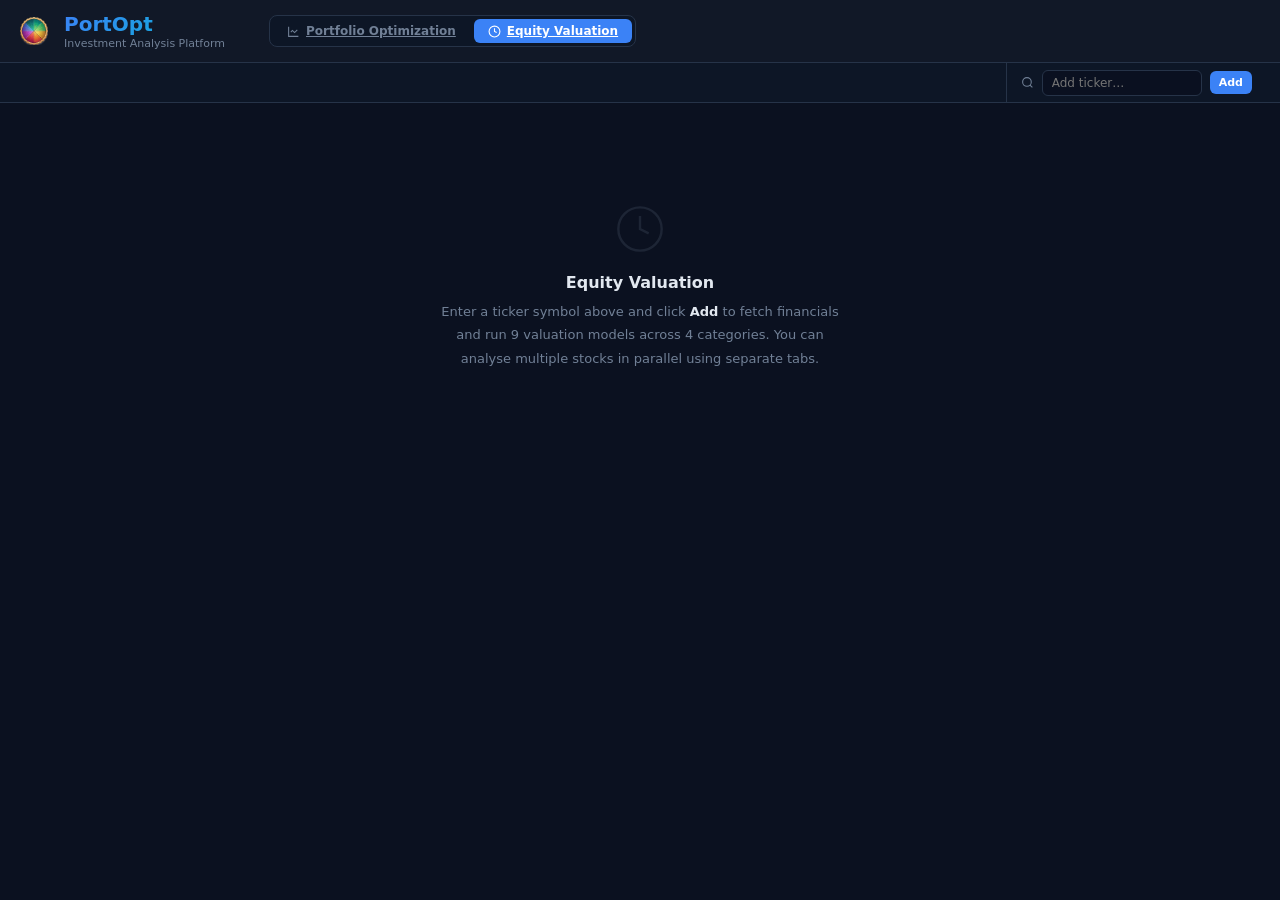
==== commit d3b4c8ff: "Install Vercel Web Analytics ## Vercel Web Analytics Implementation  Successfully installed and conf" ====
--- a/templates/valuation.html
+++ b/templates/valuation.html
@@ -8,12 +8,6 @@
 <link rel="stylesheet" href="/static/css/app.css"/>
 <link rel="stylesheet" href="/static/css/valuation.css"/>
 <script src="https://cdn.plot.ly/plotly-2.32.0.min.js"></script>
-<!-- Vercel Analytics -->
-<script>window.va=window.va||function(){(window.vaq=window.vaq||[]).push(arguments);};</script>
-<script defer src="/_vercel/insights/script.js"></script>
-<!-- Vercel Speed Insights -->
-<script>window.si=window.si||function(){(window.siq=window.siq||[]).push(arguments);};</script>
-<script defer src="/_vercel/speed-insights/script.js"></script>
 </head>
 <body>
 <div class="val-app">
@@ -51,60 +45,31 @@
   </div>
 </div>
 
-<!-- ══ SIDEBAR + MAIN AREA ═══════════════════════════════════════════════ -->
-<div class="val-workspace">
+<!-- ══ MAIN SCROLLABLE AREA ══════════════════════════════════════════════ -->
+<div class="val-body" id="val-stocks-container">
 
-  <!-- ── LISTS SIDEBAR ─────────────────────────────────────────────── -->
-  <div id="val-lists-sidebar">
-    <div class="val-lists-header">
-      <span class="val-lists-title">Lists</span>
-      <button class="val-lists-new-btn" onclick="valNewList()" title="Create new list">
-        <svg width="11" height="11" viewBox="0 0 24 24" fill="none" stroke="currentColor" stroke-width="2.5"><path d="M12 5v14M5 12h14"/></svg>
-        New
-      </button>
-    </div>
-    <div id="val-lists-container">
-      <div class="val-lists-empty">No lists yet.<br/>Click <strong>New</strong> to create one.</div>
+  <!-- Empty state -->
+  <div id="val-empty-state" style="text-align:center;padding:100px 20px;color:var(--muted);">
+    <svg width="52" height="52" viewBox="0 0 24 24" fill="none" stroke="currentColor" stroke-width="1.1"
+         style="display:block;margin:0 auto 18px;opacity:.18;">
+      <circle cx="12" cy="12" r="10"/><path d="M12 6v6l4 2"/>
+    </svg>
+    <div style="font-size:16px;color:var(--text);font-weight:700;margin-bottom:8px;">Equity Valuation</div>
+    <div style="font-size:13px;max-width:420px;margin:0 auto;line-height:1.8;color:var(--muted);">
+      Enter a ticker symbol above and click <strong style="color:var(--text);">Add</strong>
+      to fetch financials and run 9 valuation models across 4 categories.
+      You can analyse multiple stocks in parallel using separate tabs.
     </div>
   </div>
 
-  <!-- ── MAIN SCROLLABLE AREA ──────────────────────────────────────── -->
-  <div class="val-body" id="val-stocks-container">
-
-    <!-- Empty state -->
-    <div id="val-empty-state" style="text-align:center;padding:100px 20px;color:var(--muted);">
-      <svg width="52" height="52" viewBox="0 0 24 24" fill="none" stroke="currentColor" stroke-width="1.1"
-           style="display:block;margin:0 auto 18px;opacity:.18;">
-        <circle cx="12" cy="12" r="10"/><path d="M12 6v6l4 2"/>
-      </svg>
-      <div style="font-size:16px;color:var(--text);font-weight:700;margin-bottom:8px;">Equity Valuation</div>
-      <div style="font-size:13px;max-width:420px;margin:0 auto;line-height:1.8;color:var(--muted);">
-        Enter a ticker symbol above and click <strong style="color:var(--text);">Add</strong>
-        to fetch financials and run 9 valuation models across 4 categories.
-        You can analyse multiple stocks in parallel using separate tabs.
-      </div>
-    </div>
-
-  </div><!-- /val-body -->
-
-</div><!-- /val-workspace -->
-
-<!-- ── ADD-TO-LIST DROPDOWN (floating) ──────────────────────────────── -->
-<div id="val-atl-dropdown" class="val-atl-dropdown" style="display:none;">
-  <div class="val-atl-title">Save to list</div>
-  <div id="val-atl-list"></div>
-  <div class="val-atl-divider"></div>
-  <button class="val-atl-new" onclick="valNewListAndAdd()">
-    <svg width="10" height="10" viewBox="0 0 24 24" fill="none" stroke="currentColor" stroke-width="2.5"><path d="M12 5v14M5 12h14"/></svg>
-    New list
-  </button>
-</div>
-
-<!-- ── TOAST NOTIFICATION ────────────────────────────────────────────── -->
-<div id="val-toast" class="val-toast" style="display:none;"></div>
+</div><!-- /val-body -->
 
 </div><!-- /val-app -->
 
 <script src="/static/js/valuation.js"></script>
+<script>
+  window.va = window.va || function () { (window.vaq = window.vaq || []).push(arguments); };
+</script>
+<script defer src="/_vercel/insights/script.js"></script>
 </body>
 </html>
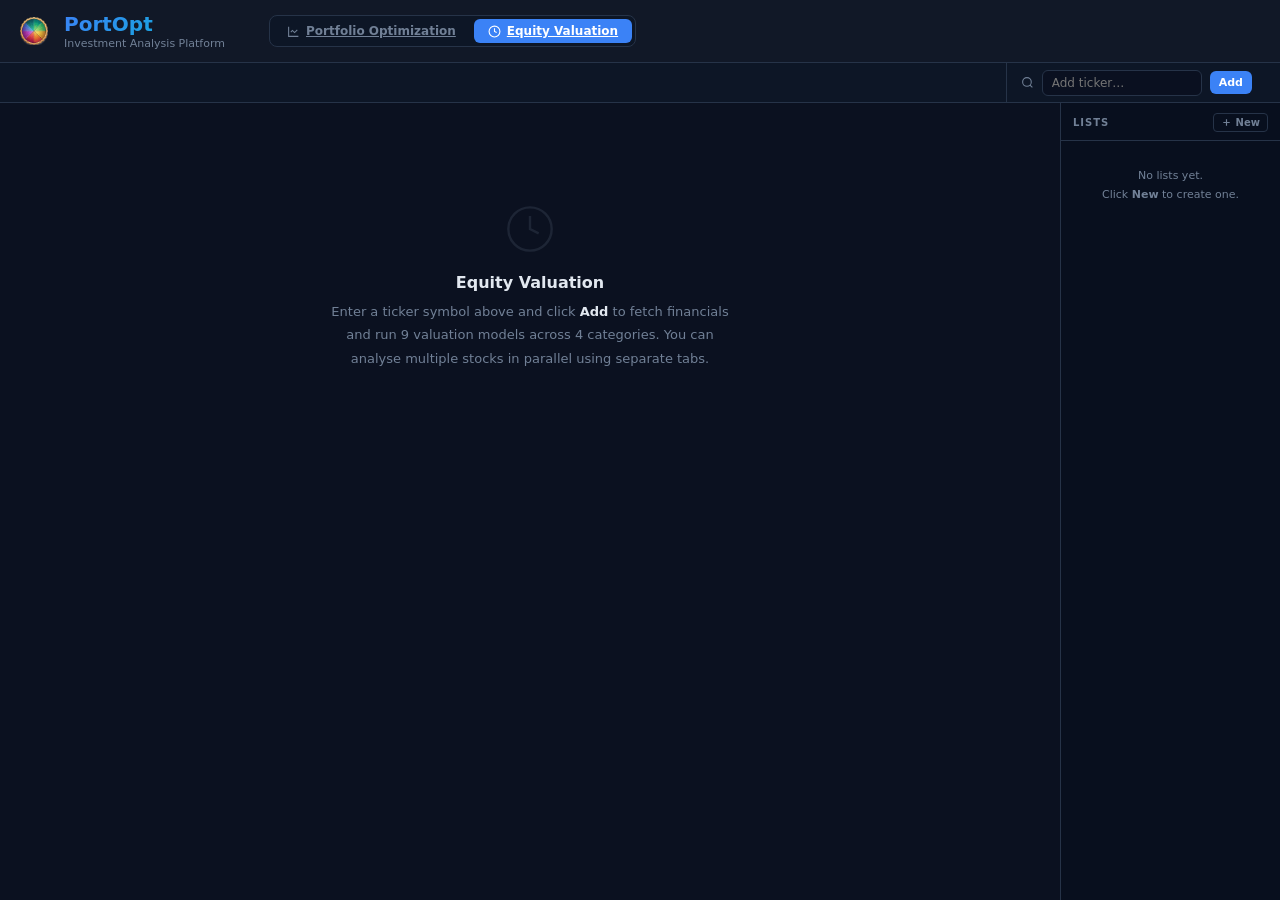
==== commit 71ae84b0: "Add TIKR-style historical charts, right sidebar, and layout improvements - valuation.py: fetch annua" ====
--- a/templates/valuation.html
+++ b/templates/valuation.html
@@ -8,6 +8,12 @@
 <link rel="stylesheet" href="/static/css/app.css"/>
 <link rel="stylesheet" href="/static/css/valuation.css"/>
 <script src="https://cdn.plot.ly/plotly-2.32.0.min.js"></script>
+<!-- Vercel Analytics -->
+<script>window.va=window.va||function(){(window.vaq=window.vaq||[]).push(arguments);};</script>
+<script defer src="/_vercel/insights/script.js"></script>
+<!-- Vercel Speed Insights -->
+<script>window.si=window.si||function(){(window.siq=window.siq||[]).push(arguments);};</script>
+<script defer src="/_vercel/speed-insights/script.js"></script>
 </head>
 <body>
 <div class="val-app">
@@ -45,31 +51,60 @@
   </div>
 </div>
 
-<!-- ══ MAIN SCROLLABLE AREA ══════════════════════════════════════════════ -->
-<div class="val-body" id="val-stocks-container">
+<!-- ══ MAIN AREA + SIDEBAR ════════════════════════════════════════════════ -->
+<div class="val-workspace">
 
-  <!-- Empty state -->
-  <div id="val-empty-state" style="text-align:center;padding:100px 20px;color:var(--muted);">
-    <svg width="52" height="52" viewBox="0 0 24 24" fill="none" stroke="currentColor" stroke-width="1.1"
-         style="display:block;margin:0 auto 18px;opacity:.18;">
-      <circle cx="12" cy="12" r="10"/><path d="M12 6v6l4 2"/>
-    </svg>
-    <div style="font-size:16px;color:var(--text);font-weight:700;margin-bottom:8px;">Equity Valuation</div>
-    <div style="font-size:13px;max-width:420px;margin:0 auto;line-height:1.8;color:var(--muted);">
-      Enter a ticker symbol above and click <strong style="color:var(--text);">Add</strong>
-      to fetch financials and run 9 valuation models across 4 categories.
-      You can analyse multiple stocks in parallel using separate tabs.
+  <!-- ── MAIN SCROLLABLE AREA ──────────────────────────────────────── -->
+  <div class="val-body" id="val-stocks-container">
+
+    <!-- Empty state -->
+    <div id="val-empty-state" style="text-align:center;padding:100px 20px;color:var(--muted);">
+      <svg width="52" height="52" viewBox="0 0 24 24" fill="none" stroke="currentColor" stroke-width="1.1"
+           style="display:block;margin:0 auto 18px;opacity:.18;">
+        <circle cx="12" cy="12" r="10"/><path d="M12 6v6l4 2"/>
+      </svg>
+      <div style="font-size:16px;color:var(--text);font-weight:700;margin-bottom:8px;">Equity Valuation</div>
+      <div style="font-size:13px;max-width:420px;margin:0 auto;line-height:1.8;color:var(--muted);">
+        Enter a ticker symbol above and click <strong style="color:var(--text);">Add</strong>
+        to fetch financials and run 9 valuation models across 4 categories.
+        You can analyse multiple stocks in parallel using separate tabs.
+      </div>
+    </div>
+
+  </div><!-- /val-body -->
+
+  <!-- ── LISTS SIDEBAR ─────────────────────────────────────────────── -->
+  <div id="val-lists-sidebar">
+    <div class="val-lists-header">
+      <span class="val-lists-title">Lists</span>
+      <button class="val-lists-new-btn" onclick="valNewList()" title="Create new list">
+        <svg width="11" height="11" viewBox="0 0 24 24" fill="none" stroke="currentColor" stroke-width="2.5"><path d="M12 5v14M5 12h14"/></svg>
+        New
+      </button>
+    </div>
+    <div id="val-lists-container">
+      <div class="val-lists-empty">No lists yet.<br/>Click <strong>New</strong> to create one.</div>
     </div>
   </div>
 
-</div><!-- /val-body -->
+</div><!-- /val-workspace -->
+
+<!-- ── ADD-TO-LIST DROPDOWN (floating) ──────────────────────────────── -->
+<div id="val-atl-dropdown" class="val-atl-dropdown" style="display:none;">
+  <div class="val-atl-title">Save to list</div>
+  <div id="val-atl-list"></div>
+  <div class="val-atl-divider"></div>
+  <button class="val-atl-new" onclick="valNewListAndAdd()">
+    <svg width="10" height="10" viewBox="0 0 24 24" fill="none" stroke="currentColor" stroke-width="2.5"><path d="M12 5v14M5 12h14"/></svg>
+    New list
+  </button>
+</div>
+
+<!-- ── TOAST NOTIFICATION ────────────────────────────────────────────── -->
+<div id="val-toast" class="val-toast" style="display:none;"></div>
 
 </div><!-- /val-app -->
 
 <script src="/static/js/valuation.js"></script>
-<script>
-  window.va = window.va || function () { (window.vaq = window.vaq || []).push(arguments); };
-</script>
-<script defer src="/_vercel/insights/script.js"></script>
 </body>
 </html>
--- a/static/css/valuation.css
+++ b/static/css/valuation.css
@@ -84,10 +84,10 @@
 }
 .val-search-inline input:focus { border-color: var(--accent); width: 200px; }
 
-/* ── WORKSPACE (sidebar + body) ─────────────────────────────── */
+/* ── WORKSPACE (body + sidebar) ─────────────────────────────── */
 .val-workspace {
   display: grid;
-  grid-template-columns: 220px 1fr;
+  grid-template-columns: 1fr 220px;
   overflow: hidden;
   min-height: 0;
 }
@@ -96,7 +96,7 @@
 #val-lists-sidebar {
   display: flex;
   flex-direction: column;
-  border-right: 1px solid var(--border);
+  border-left: 1px solid var(--border);
   background: #080f1e;
   overflow: hidden;
 }
@@ -553,6 +553,17 @@
 }
 .val-two-label { font-size: 10px; color: var(--muted); flex: 1; }
 
+/* ── MODEL MINI CHART ────────────────────────────────────────── */
+.val-mchart {
+  height: 130px;
+  margin-bottom: 10px;
+  border-radius: 4px;
+  overflow: hidden;
+  background: #060d1a;
+  border: 1px solid rgba(255,255,255,.04);
+}
+.val-mchart:empty { display: none; }
+
 /* ── NOTE ────────────────────────────────────────────────────── */
 .val-note {
   background: rgba(245,158,11,.08); border: 1px solid rgba(245,158,11,.25);
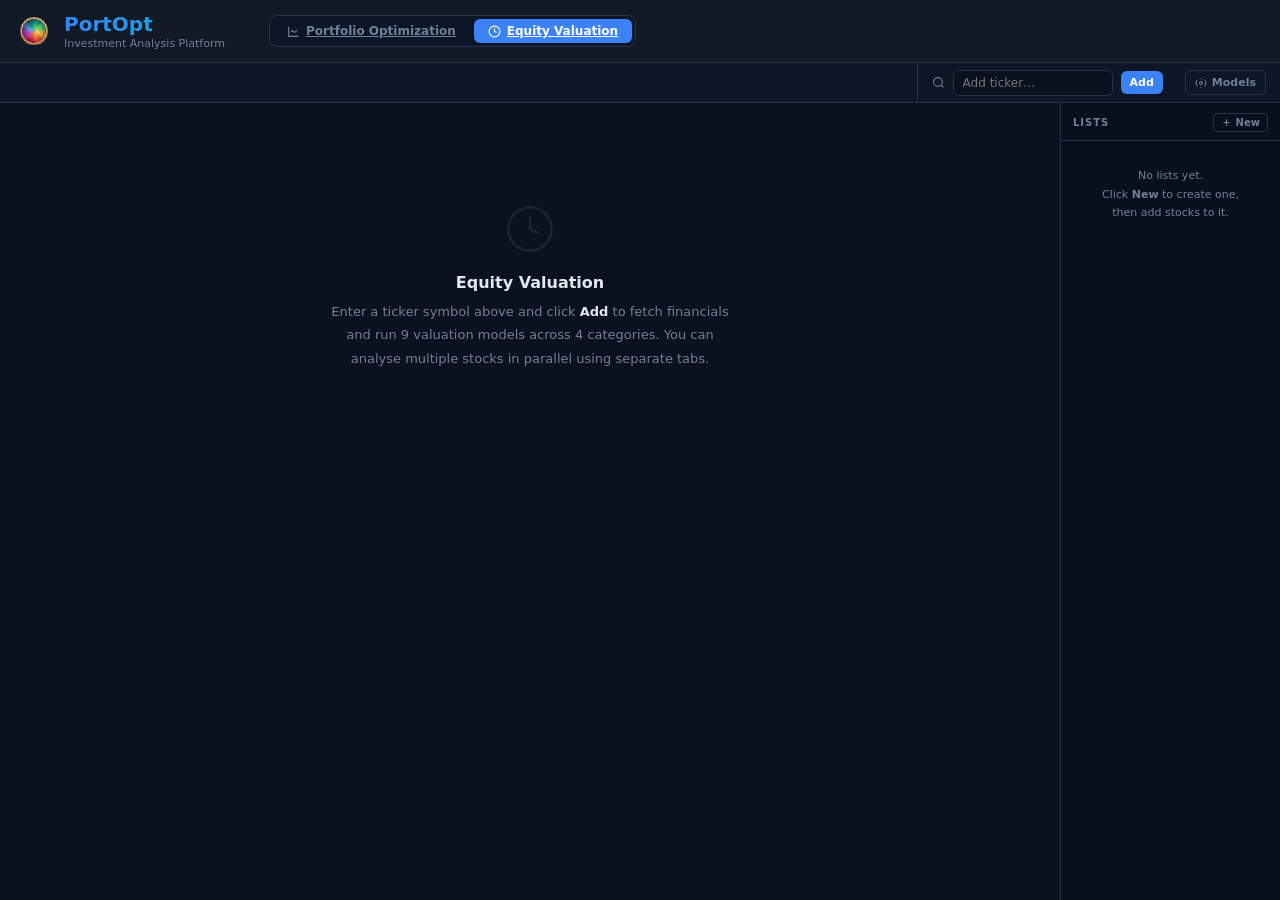
==== commit 4b07ec55: "Clean up valuation inputs and add per-model visibility settings Redundant inputs removed: - DCF: Mar" ====
--- a/templates/valuation.html
+++ b/templates/valuation.html
@@ -48,6 +48,12 @@
            onkeydown="if(event.key==='Enter')valAddStock()"/>
     <button class="btn btn-primary btn-sm" onclick="valAddStock()" id="val-search-btn">Add</button>
     <span id="val-status" style="font-size:11px;color:var(--red);margin-left:6px;white-space:nowrap;"></span>
+    <button class="val-settings-btn" onclick="valToggleSettings()" id="val-settings-btn" title="Choose which models to display">
+      <svg width="12" height="12" viewBox="0 0 24 24" fill="none" stroke="currentColor" stroke-width="2">
+        <circle cx="12" cy="12" r="3"/><path d="M19.07 4.93a10 10 0 0 1 0 14.14M4.93 4.93a10 10 0 0 0 0 14.14M12 2v2M12 20v2M2 12h2M20 12h2"/>
+      </svg>
+      Models
+    </button>
   </div>
 </div>
 
@@ -100,6 +106,15 @@
   </button>
 </div>
 
+<!-- ── MODEL SETTINGS PANEL (floating) ──────────────────────────────── -->
+<div id="val-settings-panel" class="val-settings-panel" style="display:none;">
+  <div class="val-settings-hd">
+    <span>Model Selection</span>
+    <button class="val-settings-close" onclick="valCloseSettings()">×</button>
+  </div>
+  <div class="val-settings-body" id="val-settings-body"></div>
+</div>
+
 <!-- ── TOAST NOTIFICATION ────────────────────────────────────────────── -->
 <div id="val-toast" class="val-toast" style="display:none;"></div>
 
--- a/static/css/valuation.css
+++ b/static/css/valuation.css
@@ -162,6 +162,12 @@
 }
 .val-list-row:hover { background: rgba(255,255,255,.04); }
 .val-list-row.expanded { background: rgba(99,102,241,.06); }
+.val-list-row.active-list {
+  background: rgba(99,102,241,.14);
+  border-left: 2px solid var(--accent2);
+  padding-left: 10px;
+}
+.val-list-row.active-list .val-list-name { color: var(--accent2); }
 
 .val-list-chevron {
   color: var(--muted);
@@ -196,6 +202,14 @@
   min-width: 0;
 }
 
+.val-list-active-dot {
+  font-size: 6px;
+  color: var(--accent2);
+  flex-shrink: 0;
+  margin: 0 2px;
+  opacity: .9;
+}
+
 .val-list-count {
   font-size: 9px;
   font-weight: 700;
@@ -564,6 +578,91 @@
 }
 .val-mchart:empty { display: none; }
 
+/* ── SETTINGS BUTTON (in tabs/search row) ────────────────────── */
+.val-settings-btn {
+  display: inline-flex;
+  align-items: center;
+  gap: 5px;
+  background: transparent;
+  border: 1px solid var(--border);
+  border-radius: 5px;
+  color: var(--muted);
+  font-size: 11px;
+  font-weight: 600;
+  cursor: pointer;
+  padding: 5px 9px;
+  transition: all .15s;
+  flex-shrink: 0;
+  white-space: nowrap;
+}
+.val-settings-btn:hover,
+.val-settings-btn.active { border-color: var(--accent2); color: var(--accent2); }
+
+/* ── SETTINGS PANEL (floating) ───────────────────────────────── */
+.val-settings-panel {
+  position: fixed;
+  width: 238px;
+  background: #0d1626;
+  border: 1px solid var(--border);
+  border-radius: 8px;
+  z-index: 500;
+  box-shadow: 0 8px 32px rgba(0,0,0,.55);
+}
+.val-settings-hd {
+  display: flex;
+  align-items: center;
+  justify-content: space-between;
+  padding: 10px 12px 8px;
+  border-bottom: 1px solid var(--border);
+}
+.val-settings-hd span {
+  font-size: 10px;
+  font-weight: 700;
+  text-transform: uppercase;
+  letter-spacing: .1em;
+  color: var(--text);
+}
+.val-settings-close {
+  width: 18px; height: 18px; border: none; background: transparent;
+  color: var(--muted); cursor: pointer; font-size: 16px; line-height: 1;
+  display: flex; align-items: center; justify-content: center;
+  border-radius: 3px; padding: 0; transition: color .1s;
+}
+.val-settings-close:hover { color: var(--red); }
+.val-settings-body {
+  padding: 10px 12px 12px;
+  max-height: 400px;
+  overflow-y: auto;
+}
+.val-settings-cat {
+  font-size: 9px;
+  font-weight: 700;
+  letter-spacing: .1em;
+  text-transform: uppercase;
+  color: var(--muted);
+  padding: 8px 0 4px;
+  margin-top: 2px;
+}
+.val-settings-cat:first-child { padding-top: 0; margin-top: 0; }
+.val-settings-row {
+  display: flex;
+  align-items: center;
+  gap: 8px;
+  padding: 3px 0;
+  font-size: 12px;
+  color: var(--muted2);
+  cursor: pointer;
+  transition: color .1s;
+  user-select: none;
+}
+.val-settings-row:hover { color: var(--text); }
+.val-settings-row input[type=checkbox] {
+  accent-color: var(--accent2);
+  cursor: pointer;
+  flex-shrink: 0;
+  width: 13px; height: 13px;
+}
+
 /* ── NOTE ────────────────────────────────────────────────────── */
 .val-note {
   background: rgba(245,158,11,.08); border: 1px solid rgba(245,158,11,.25);
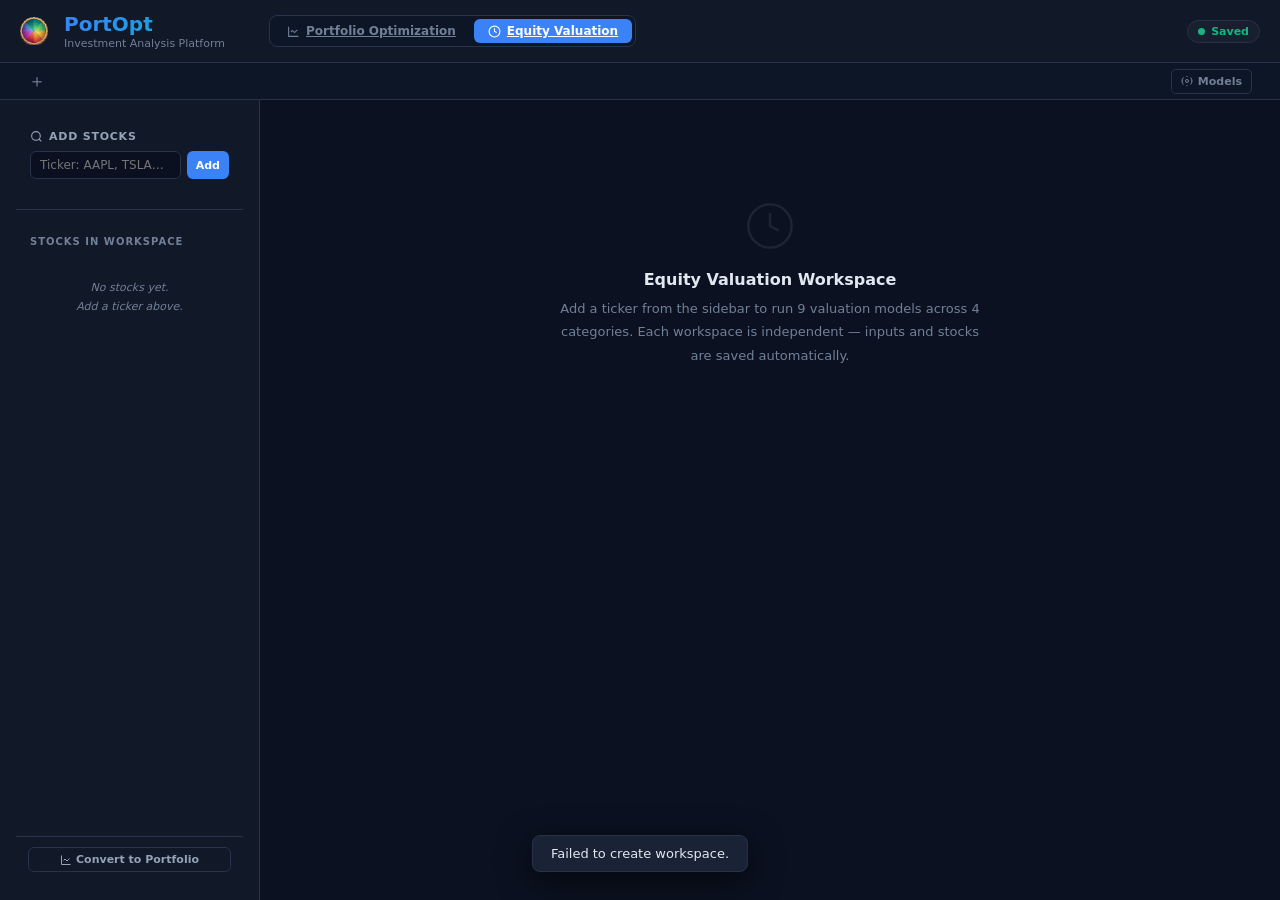
==== commit 29a5e4d8: "Rebuild valuation page as workspace-based with real-time autosave Replaces stock tabs with workspace" ====
--- a/templates/valuation.html
+++ b/templates/valuation.html
@@ -35,75 +35,72 @@
       Equity Valuation
     </a>
   </nav>
-</div>
-
-<!-- ══ STOCK TABS + SEARCH ROW ══════════════════════════════════════════ -->
-<div class="val-tabs-row" id="val-tabs-row">
-  <div id="val-tabs-container" style="display:flex;align-items:stretch;flex:1;overflow-x:auto;min-width:0;"></div>
-  <div class="val-search-inline">
-    <svg width="13" height="13" viewBox="0 0 24 24" fill="none" stroke="currentColor" stroke-width="2"
-         style="color:var(--muted);flex-shrink:0;"><circle cx="11" cy="11" r="8"/><path d="m21 21-4.35-4.35"/></svg>
-    <input type="text" id="val-ticker-input" placeholder="Add ticker…"
-           autocomplete="off" spellcheck="false"
-           onkeydown="if(event.key==='Enter')valAddStock()"/>
-    <button class="btn btn-primary btn-sm" onclick="valAddStock()" id="val-search-btn">Add</button>
-    <span id="val-status" style="font-size:11px;color:var(--red);margin-left:6px;white-space:nowrap;"></span>
-    <button class="val-settings-btn" onclick="valToggleSettings()" id="val-settings-btn" title="Choose which models to display">
-      <svg width="12" height="12" viewBox="0 0 24 24" fill="none" stroke="currentColor" stroke-width="2">
-        <circle cx="12" cy="12" r="3"/><path d="M19.07 4.93a10 10 0 0 1 0 14.14M4.93 4.93a10 10 0 0 0 0 14.14M12 2v2M12 20v2M2 12h2M20 12h2"/>
-      </svg>
-      Models
-    </button>
+  <div id="val-save-status" class="val-save-status idle" style="margin-left:auto;">
+    <span class="val-save-dot"></span>
+    <span class="val-save-label">Saved</span>
   </div>
 </div>
 
-<!-- ══ MAIN AREA + SIDEBAR ════════════════════════════════════════════════ -->
-<div class="val-workspace">
+<!-- ══ WORKSPACE TABS ROW ══════════════════════════════════════════════ -->
+<div class="app-tabs-row">
+  <div id="ws-tabs-container" style="display:flex;align-items:stretch;"></div>
+  <button class="tab-new" id="ws-new-btn" title="New workspace" onclick="valNewWorkspace()">＋</button>
+  <div style="flex:1;"></div>
+  <button class="val-settings-btn" onclick="valToggleSettings()" id="val-settings-btn" title="Choose which models to display" style="margin:auto 12px;">
+    <svg width="12" height="12" viewBox="0 0 24 24" fill="none" stroke="currentColor" stroke-width="2">
+      <circle cx="12" cy="12" r="3"/><path d="M19.07 4.93a10 10 0 0 1 0 14.14M4.93 4.93a10 10 0 0 0 0 14.14M12 2v2M12 20v2M2 12h2M20 12h2"/>
+    </svg>
+    Models
+  </button>
+</div>
 
-  <!-- ── MAIN SCROLLABLE AREA ──────────────────────────────────────── -->
-  <div class="val-body" id="val-stocks-container">
+<!-- ══ LEFT SIDEBAR ════════════════════════════════════════════════════ -->
+<aside class="val-sidebar" id="val-sidebar">
 
-    <!-- Empty state -->
-    <div id="val-empty-state" style="text-align:center;padding:100px 20px;color:var(--muted);">
-      <svg width="52" height="52" viewBox="0 0 24 24" fill="none" stroke="currentColor" stroke-width="1.1"
-           style="display:block;margin:0 auto 18px;opacity:.18;">
-        <circle cx="12" cy="12" r="10"/><path d="M12 6v6l4 2"/>
-      </svg>
-      <div style="font-size:16px;color:var(--text);font-weight:700;margin-bottom:8px;">Equity Valuation</div>
-      <div style="font-size:13px;max-width:420px;margin:0 auto;line-height:1.8;color:var(--muted);">
-        Enter a ticker symbol above and click <strong style="color:var(--text);">Add</strong>
-        to fetch financials and run 9 valuation models across 4 categories.
-        You can analyse multiple stocks in parallel using separate tabs.
-      </div>
+  <div class="val-sidebar-head">
+    <div class="sec-title" style="margin-bottom:8px;">
+      <svg viewBox="0 0 24 24" fill="none" stroke="currentColor" stroke-width="2"><circle cx="11" cy="11" r="8"/><path d="m21 21-4.35-4.35"/></svg>
+      Add Stocks
     </div>
+    <div class="val-sidebar-search">
+      <input type="text" id="val-ticker-input" placeholder="Ticker: AAPL, TSLA…"
+             maxlength="10" autocomplete="off" spellcheck="false"
+             onkeydown="if(event.key==='Enter')valAddStock()"/>
+      <button class="btn btn-primary btn-sm" onclick="valAddStock()" id="val-add-btn">Add</button>
+    </div>
+    <div id="val-status" class="val-sidebar-status"></div>
+  </div>
 
-  </div><!-- /val-body -->
-
-  <!-- ── LISTS SIDEBAR ─────────────────────────────────────────────── -->
-  <div id="val-lists-sidebar">
-    <div class="val-lists-header">
-      <span class="val-lists-title">Lists</span>
-      <button class="val-lists-new-btn" onclick="valNewList()" title="Create new list">
-        <svg width="11" height="11" viewBox="0 0 24 24" fill="none" stroke="currentColor" stroke-width="2.5"><path d="M12 5v14M5 12h14"/></svg>
-        New
-      </button>
-    </div>
-    <div id="val-lists-container">
-      <div class="val-lists-empty">No lists yet.<br/>Click <strong>New</strong> to create one.</div>
+  <div class="val-sidebar-section">
+    <div class="val-sidebar-title">Stocks in Workspace</div>
+    <div class="val-sidebar-stocks" id="val-sidebar-stocks">
+      <div class="val-sidebar-empty">No stocks yet.<br/>Add a ticker above.</div>
     </div>
   </div>
 
-</div><!-- /val-workspace -->
+  <div class="val-sidebar-footer">
+    <button class="btn btn-ghost btn-sm" onclick="valConvertCurrentWs()" id="val-convert-btn"
+            title="Create a portfolio from this workspace's stocks" style="width:100%;">
+      <svg width="12" height="12" viewBox="0 0 24 24" fill="none" stroke="currentColor" stroke-width="2"><path d="M3 3v18h18"/><path d="m19 9-5 5-4-4-3 3"/></svg>
+      Convert to Portfolio
+    </button>
+  </div>
 
-<!-- ── ADD-TO-LIST DROPDOWN (floating) ──────────────────────────────── -->
-<div id="val-atl-dropdown" class="val-atl-dropdown" style="display:none;">
-  <div class="val-atl-title">Save to list</div>
-  <div id="val-atl-list"></div>
-  <div class="val-atl-divider"></div>
-  <button class="val-atl-new" onclick="valNewListAndAdd()">
-    <svg width="10" height="10" viewBox="0 0 24 24" fill="none" stroke="currentColor" stroke-width="2.5"><path d="M12 5v14M5 12h14"/></svg>
-    New list
-  </button>
+</aside>
+
+<!-- ══ MAIN BODY ═══════════════════════════════════════════════════════ -->
+<div class="val-body" id="val-stocks-container">
+  <div id="val-empty-state" style="text-align:center;padding:100px 20px;color:var(--muted);">
+    <svg width="52" height="52" viewBox="0 0 24 24" fill="none" stroke="currentColor" stroke-width="1.1"
+         style="display:block;margin:0 auto 18px;opacity:.18;">
+      <circle cx="12" cy="12" r="10"/><path d="M12 6v6l4 2"/>
+    </svg>
+    <div style="font-size:16px;color:var(--text);font-weight:700;margin-bottom:8px;">Equity Valuation Workspace</div>
+    <div style="font-size:13px;max-width:440px;margin:0 auto;line-height:1.8;color:var(--muted);">
+      Add a ticker from the sidebar to run 9 valuation models across 4 categories.
+      Each workspace is independent — inputs and stocks are saved automatically.
+    </div>
+  </div>
 </div>
 
 <!-- ── MODEL SETTINGS PANEL (floating) ──────────────────────────────── -->
--- a/static/css/valuation.css
+++ b/static/css/valuation.css
@@ -1,61 +1,200 @@
-/* Valuation page layout — standalone, no portfolio grid dependency */
+/* Valuation page — workspace-based layout */
 
 .val-app {
   display: grid;
-  grid-template-columns: 1fr;
+  grid-template-columns: 260px 1fr;
   grid-template-rows: auto auto 1fr;
   height: 100vh;
   overflow: hidden;
   background: var(--bg);
 }
 
-/* Header reuse from app.css — just ensure it spans full width */
-.val-app .app-header-top {
-  grid-column: 1 / -1;
-}
-
-/* ── STOCK TABS + SEARCH ROW ─────────────────────────────────── */
-.val-tabs-row {
-  display: flex;
-  align-items: stretch;
-  background: #0d1626;
+/* Header + workspace tabs row span both columns */
+.val-app .app-header-top { grid-column: 1 / -1; }
+.val-app .app-tabs-row   { grid-column: 1 / -1; }
+
+/* ── SAVE STATUS INDICATOR ─────────────────────────────────── */
+.val-save-status {
+  display: inline-flex;
+  align-items: center;
+  gap: 6px;
+  padding: 4px 10px;
+  border-radius: 12px;
+  font-size: 11px;
+  font-weight: 600;
+  color: var(--muted);
+  background: rgba(255,255,255,.03);
+  border: 1px solid var(--border);
+  transition: all .2s;
+  user-select: none;
+}
+.val-save-dot {
+  width: 7px; height: 7px; border-radius: 50%;
+  background: currentColor;
+  flex-shrink: 0;
+}
+.val-save-status.idle,
+.val-save-status.saved   { color: var(--green); }
+.val-save-status.dirty   { color: var(--gold); }
+.val-save-status.saving  { color: var(--accent2); }
+.val-save-status.saving .val-save-dot {
+  animation: savePulse 1s ease-in-out infinite;
+}
+.val-save-status.error   { color: var(--red); }
+@keyframes savePulse {
+  0%, 100% { opacity: .4; }
+  50%      { opacity: 1;  }
+}
+
+/* ── LEFT SIDEBAR ──────────────────────────────────────────── */
+.val-sidebar {
+  grid-column: 1;
+  grid-row: 3;
+  background: var(--surface);
+  border-right: 1px solid var(--border);
+  overflow: hidden;
+  display: flex;
+  flex-direction: column;
+  min-height: 0;
+}
+
+.val-sidebar-head {
+  padding: 14px 14px 10px;
   border-bottom: 1px solid var(--border);
-  min-height: 40px;
+  flex-shrink: 0;
+}
+
+.val-sidebar-search {
+  display: flex;
+  gap: 6px;
+}
+.val-sidebar-search input {
+  flex: 1;
+  background: #0a1020;
+  border: 1px solid var(--border);
+  border-radius: 6px;
+  padding: 6px 9px;
+  color: var(--text);
+  font-size: 12px;
+  outline: none;
+  transition: border .15s;
+  min-width: 0;
+}
+.val-sidebar-search input:focus { border-color: var(--accent); }
+
+.val-sidebar-status {
+  font-size: 11px;
+  color: var(--red);
+  margin-top: 6px;
+  min-height: 14px;
+}
+
+.val-sidebar-section {
+  flex: 1;
+  overflow-y: auto;
+  padding: 12px 10px 12px;
+  min-height: 0;
+}
+.val-sidebar-title {
+  font-size: 10px;
+  font-weight: 700;
+  letter-spacing: .1em;
+  text-transform: uppercase;
+  color: var(--muted);
+  padding: 0 4px 8px;
+}
+
+.val-sidebar-stocks {
+  display: flex;
+  flex-direction: column;
+  gap: 4px;
+}
+.val-sidebar-empty {
+  padding: 24px 12px;
+  font-size: 11px;
+  color: var(--muted);
+  line-height: 1.7;
+  text-align: center;
+  font-style: italic;
+}
+
+/* Stock row in sidebar */
+.val-side-stock {
+  position: relative;
+  display: flex;
+  flex-direction: column;
+  gap: 2px;
+  padding: 8px 28px 8px 10px;
+  border: 1px solid transparent;
+  border-radius: 6px;
+  cursor: pointer;
+  transition: all .15s;
+  background: #0a1020;
+}
+.val-side-stock:hover {
+  background: #0f1829;
+  border-color: var(--border);
+}
+.val-side-stock.active {
+  background: rgba(6,182,212,.08);
+  border-color: var(--accent2);
+}
+.val-side-stock.active .val-side-sym { color: var(--accent2); }
+
+.val-side-sym {
+  font-size: 12px;
+  font-weight: 800;
+  color: var(--text);
+  letter-spacing: .02em;
+}
+.val-side-meta {
+  display: flex;
+  align-items: center;
+  justify-content: space-between;
+  gap: 6px;
+}
+.val-side-name {
+  font-size: 10px;
+  color: var(--muted);
+  white-space: nowrap;
   overflow: hidden;
-  grid-column: 1 / -1;
-}
-
-.val-tab {
-  display: inline-flex;
-  align-items: center;
-  gap: 6px;
-  padding: 0 14px;
+  text-overflow: ellipsis;
+  flex: 1;
+  min-width: 0;
+}
+.val-side-price {
+  font-size: 10px;
+  font-weight: 700;
+  color: var(--green);
+  flex-shrink: 0;
+}
+
+.val-side-close {
+  position: absolute;
+  top: 50%;
+  right: 6px;
+  transform: translateY(-50%);
+  width: 18px;
+  height: 18px;
   border: none;
   background: transparent;
   color: var(--muted);
   cursor: pointer;
-  font-size: 12px;
-  font-weight: 600;
-  white-space: nowrap;
-  border-bottom: 2px solid transparent;
+  border-radius: 3px;
+  display: flex;
+  align-items: center;
+  justify-content: center;
+  font-size: 14px;
+  line-height: 1;
+  padding: 0;
+  opacity: 0;
   transition: all .15s;
-  min-height: 40px;
-}
-.val-tab:hover { color: var(--text); }
-.val-tab.active { color: var(--text); border-bottom-color: var(--accent2); }
-.val-tab-ticker { font-weight: 800; font-size: 12px; }
-.val-tab-price  { font-size: 10px; color: var(--green); }
-.val-tab-close  {
-  width: 14px; height: 14px; border-radius: 3px; border: none;
-  background: transparent; color: var(--muted); cursor: pointer;
-  display: flex; align-items: center; justify-content: center;
-  font-size: 14px; line-height: 1; padding: 0; opacity: 0;
-  transition: opacity .15s; margin-left: 2px;
-}
-.val-tab:hover .val-tab-close { opacity: 1; }
-.val-tab-close:hover { color: var(--red); }
-.val-tab-loading {
-  width: 12px; height: 12px;
+}
+.val-side-stock:hover .val-side-close { opacity: 1; }
+.val-side-close:hover { color: var(--red); background: rgba(239,68,68,.1); }
+
+.val-side-loading {
+  width: 10px; height: 10px;
   border: 2px solid rgba(255,255,255,.15);
   border-top-color: var(--accent2);
   border-radius: 50%;
@@ -63,274 +202,26 @@
   flex-shrink: 0;
 }
 
-.val-search-inline {
-  display: flex;
-  align-items: center;
-  gap: 8px;
-  padding: 0 14px;
-  border-left: 1px solid var(--border);
-  flex-shrink: 0;
-}
-.val-search-inline input {
-  background: #0a1020;
-  border: 1px solid var(--border);
-  border-radius: 6px;
-  padding: 5px 9px;
-  color: var(--text);
-  font-size: 12px;
-  outline: none;
-  width: 160px;
-  transition: border .15s, width .2s;
-}
-.val-search-inline input:focus { border-color: var(--accent); width: 200px; }
-
-/* ── WORKSPACE (body + sidebar) ─────────────────────────────── */
-.val-workspace {
-  display: grid;
-  grid-template-columns: 1fr 220px;
-  overflow: hidden;
-  min-height: 0;
-}
-
-/* ── LISTS SIDEBAR ───────────────────────────────────────────── */
-#val-lists-sidebar {
-  display: flex;
-  flex-direction: column;
-  border-left: 1px solid var(--border);
-  background: #080f1e;
-  overflow: hidden;
-}
-
-.val-lists-header {
-  display: flex;
-  align-items: center;
-  justify-content: space-between;
-  padding: 10px 12px 8px;
-  border-bottom: 1px solid var(--border);
-  flex-shrink: 0;
-}
-.val-lists-title {
-  font-size: 10px;
-  font-weight: 700;
-  letter-spacing: .1em;
-  text-transform: uppercase;
-  color: var(--muted);
-}
-.val-lists-new-btn {
-  display: inline-flex;
-  align-items: center;
-  gap: 4px;
-  background: transparent;
-  border: 1px solid var(--border);
-  border-radius: 4px;
-  color: var(--muted);
-  font-size: 10px;
-  font-weight: 600;
-  cursor: pointer;
-  padding: 3px 7px;
-  transition: all .15s;
-}
-.val-lists-new-btn:hover { border-color: var(--accent2); color: var(--accent2); }
-
-#val-lists-container {
-  overflow-y: auto;
-  flex: 1;
-  padding: 6px 0;
-}
-
-.val-lists-empty {
-  padding: 20px 14px;
-  font-size: 11px;
-  color: var(--muted);
-  line-height: 1.7;
-  text-align: center;
-}
-
-/* ── LIST ITEM ───────────────────────────────────────────────── */
-.val-list-item {
-  margin: 0;
-}
-
-.val-list-row {
-  display: flex;
-  align-items: center;
-  gap: 5px;
-  padding: 6px 10px 6px 12px;
-  cursor: pointer;
-  transition: background .1s;
-  min-height: 30px;
-}
-.val-list-row:hover { background: rgba(255,255,255,.04); }
-.val-list-row.expanded { background: rgba(99,102,241,.06); }
-.val-list-row.active-list {
-  background: rgba(99,102,241,.14);
-  border-left: 2px solid var(--accent2);
-  padding-left: 10px;
-}
-.val-list-row.active-list .val-list-name { color: var(--accent2); }
-
-.val-list-chevron {
-  color: var(--muted);
-  flex-shrink: 0;
-  transition: transform .15s;
-  line-height: 1;
-  font-size: 10px;
-  width: 10px;
-}
-.val-list-row.expanded .val-list-chevron { transform: rotate(90deg); }
-
-.val-list-name {
-  flex: 1;
-  font-size: 12px;
-  font-weight: 600;
-  color: var(--text);
-  white-space: nowrap;
-  overflow: hidden;
-  text-overflow: ellipsis;
-  min-width: 0;
-}
-.val-list-name-input {
-  flex: 1;
-  background: #0a1020;
-  border: 1px solid var(--accent);
-  border-radius: 3px;
-  padding: 1px 5px;
-  color: var(--text);
-  font-size: 12px;
-  font-weight: 600;
-  outline: none;
-  min-width: 0;
-}
-
-.val-list-active-dot {
-  font-size: 6px;
-  color: var(--accent2);
-  flex-shrink: 0;
-  margin: 0 2px;
-  opacity: .9;
-}
-
-.val-list-count {
-  font-size: 9px;
-  font-weight: 700;
-  color: var(--muted);
-  background: rgba(255,255,255,.07);
-  border-radius: 8px;
-  padding: 1px 5px;
-  flex-shrink: 0;
-}
-
-.val-list-actions {
-  display: flex;
-  gap: 2px;
-  flex-shrink: 0;
-  opacity: 0;
-  transition: opacity .15s;
-}
-.val-list-row:hover .val-list-actions { opacity: 1; }
-
-.val-list-btn {
-  width: 18px;
-  height: 18px;
-  border: none;
-  background: transparent;
-  color: var(--muted);
-  cursor: pointer;
-  border-radius: 3px;
-  display: flex;
-  align-items: center;
-  justify-content: center;
-  font-size: 12px;
-  padding: 0;
-  transition: all .1s;
-}
-.val-list-btn:hover { background: rgba(255,255,255,.08); color: var(--text); }
-.val-list-btn.convert:hover { color: var(--accent2); }
-.val-list-btn.del:hover { color: var(--red); }
-
-/* ── TICKER SUB-LIST ─────────────────────────────────────────── */
-.val-list-tickers {
-  display: none;
-  padding: 2px 0 4px 22px;
-  border-bottom: 1px solid rgba(255,255,255,.04);
-}
-.val-list-tickers.open { display: block; }
-
-.val-list-ticker-row {
-  display: flex;
-  align-items: center;
-  gap: 5px;
-  padding: 3px 10px 3px 0;
-  font-size: 11px;
-  color: var(--muted2);
-  cursor: pointer;
-  border-radius: 3px;
-  transition: background .1s;
-}
-.val-list-ticker-row:hover { background: rgba(255,255,255,.04); color: var(--text); }
-
-.val-list-ticker-sym {
-  font-weight: 700;
-  font-size: 11px;
-  color: var(--text);
-  flex: 1;
-}
-.val-list-ticker-price {
-  font-size: 10px;
-  color: var(--green);
-}
-.val-list-ticker-del {
-  width: 14px; height: 14px; border: none; background: transparent;
-  color: var(--muted); cursor: pointer; display: flex; align-items: center;
-  justify-content: center; font-size: 13px; padding: 0; opacity: 0;
-  transition: opacity .1s; flex-shrink: 0; border-radius: 2px;
-}
-.val-list-ticker-row:hover .val-list-ticker-del { opacity: 1; }
-.val-list-ticker-del:hover { color: var(--red); }
-
-.val-list-tickers-empty {
-  font-size: 10px;
-  color: var(--muted);
-  padding: 4px 0 2px;
-  font-style: italic;
-}
-
-/* ── CONVERT TOOLTIP / CONFIRM ───────────────────────────────── */
-.val-list-convert-confirm {
-  padding: 8px 12px 8px 22px;
-  font-size: 10px;
-  color: var(--muted);
-  background: rgba(99,102,241,.07);
-  border-top: 1px solid rgba(99,102,241,.15);
-  display: flex;
-  align-items: center;
-  gap: 8px;
-}
-.val-list-convert-btn {
-  font-size: 10px;
-  font-weight: 700;
-  color: var(--accent2);
-  background: transparent;
-  border: 1px solid var(--accent2);
-  border-radius: 4px;
-  padding: 2px 8px;
-  cursor: pointer;
-  transition: all .15s;
-  white-space: nowrap;
-}
-.val-list-convert-btn:hover { background: var(--accent2); color: #fff; }
-
-/* ── SCROLLABLE BODY ─────────────────────────────────────────── */
+.val-sidebar-footer {
+  padding: 10px 12px 12px;
+  border-top: 1px solid var(--border);
+  flex-shrink: 0;
+}
+
+/* ── BODY ──────────────────────────────────────────────────── */
 .val-body {
+  grid-column: 2;
+  grid-row: 3;
   overflow-y: auto;
   overflow-x: hidden;
-}
-
-/* ── STOCK PANELS ────────────────────────────────────────────── */
+  background: var(--bg);
+}
+
+/* ── STOCK PANELS ──────────────────────────────────────────── */
 .val-stock-panel { display: none; padding: 20px 24px 40px; }
 .val-stock-panel.active { display: block; }
 
-/* ── STOCK HEADER BAND ───────────────────────────────────────── */
+/* ── STOCK HEADER BAND ─────────────────────────────────────── */
 .val-stock-header {
   display: flex;
   align-items: center;
@@ -357,82 +248,7 @@
 .val-chip.green { color: var(--green); background: rgba(16,185,129,.1); border-color: rgba(16,185,129,.2); }
 .val-chip.red   { color: var(--red);   background: rgba(239,68,68,.1);  border-color: rgba(239,68,68,.2);  }
 
-/* ── SAVE TO LIST BUTTON (in stock header) ───────────────────── */
-.val-save-list-btn {
-  display: inline-flex;
-  align-items: center;
-  gap: 5px;
-  background: transparent;
-  border: 1px solid var(--border);
-  border-radius: 5px;
-  color: var(--muted);
-  font-size: 11px;
-  font-weight: 600;
-  cursor: pointer;
-  padding: 5px 10px;
-  transition: all .15s;
-  white-space: nowrap;
-  margin-left: auto;
-}
-.val-save-list-btn:hover { border-color: var(--accent2); color: var(--accent2); }
-
-/* ── ADD-TO-LIST DROPDOWN ────────────────────────────────────── */
-.val-atl-dropdown {
-  position: fixed;
-  z-index: 9999;
-  background: #0d1626;
-  border: 1px solid var(--border);
-  border-radius: 7px;
-  box-shadow: 0 8px 32px rgba(0,0,0,.6);
-  min-width: 180px;
-  padding: 6px 0;
-}
-.val-atl-title {
-  font-size: 10px;
-  font-weight: 700;
-  letter-spacing: .08em;
-  text-transform: uppercase;
-  color: var(--muted);
-  padding: 4px 12px 6px;
-}
-.val-atl-item {
-  display: flex;
-  align-items: center;
-  gap: 8px;
-  padding: 6px 12px;
-  font-size: 12px;
-  color: var(--text);
-  cursor: pointer;
-  transition: background .1s;
-}
-.val-atl-item:hover { background: rgba(255,255,255,.06); }
-.val-atl-item.checked .val-atl-check { color: var(--green); }
-.val-atl-item:not(.checked) .val-atl-check { color: transparent; }
-.val-atl-check { width: 12px; flex-shrink: 0; font-size: 11px; }
-.val-atl-divider { border-top: 1px solid var(--border); margin: 4px 0; }
-.val-atl-new {
-  display: flex;
-  align-items: center;
-  gap: 6px;
-  width: 100%;
-  padding: 6px 12px;
-  background: transparent;
-  border: none;
-  color: var(--muted2);
-  font-size: 11px;
-  cursor: pointer;
-  transition: color .1s;
-  text-align: left;
-}
-.val-atl-new:hover { color: var(--accent2); }
-.val-atl-no-lists {
-  font-size: 11px;
-  color: var(--muted);
-  padding: 4px 12px 6px;
-  font-style: italic;
-}
-
-/* ── TOAST ───────────────────────────────────────────────────── */
+/* ── TOAST ─────────────────────────────────────────────────── */
 .val-toast {
   position: fixed;
   bottom: 28px;
@@ -459,7 +275,7 @@
   to   { opacity: 1; transform: translateX(-50%) translateY(0); }
 }
 
-/* ── COMPARE CHART ───────────────────────────────────────────── */
+/* ── COMPARE CHART ─────────────────────────────────────────── */
 .val-compare-card {
   background: var(--card);
   border: 1px solid var(--border);
@@ -468,7 +284,7 @@
   margin-bottom: 24px;
 }
 
-/* ── CATEGORY SECTION ────────────────────────────────────────── */
+/* ── CATEGORY SECTION ──────────────────────────────────────── */
 .val-category { margin-bottom: 28px; }
 .val-category-title {
   font-size: 10px; font-weight: 700; letter-spacing: .1em;
@@ -477,14 +293,14 @@
   margin-bottom: 14px; display: flex; align-items: center; gap: 7px;
 }
 
-/* ── MODEL GRID ──────────────────────────────────────────────── */
+/* ── MODEL GRID ────────────────────────────────────────────── */
 .val-methods-grid {
   display: grid;
   grid-template-columns: repeat(auto-fill, minmax(460px, 1fr));
   gap: 14px;
 }
 
-/* ── VALUATION CARD ──────────────────────────────────────────── */
+/* ── VALUATION CARD ────────────────────────────────────────── */
 .val-card {
   background: var(--card);
   border: 1px solid var(--border);
@@ -502,7 +318,7 @@
 .val-card-result.sml { font-size: 14px; }
 .val-card-body     { padding: 12px 14px; }
 
-/* ── FCF HISTORY TABLE ───────────────────────────────────────── */
+/* ── FCF HISTORY TABLE ─────────────────────────────────────── */
 .val-fcf-table { width: 100%; border-collapse: collapse; font-size: 11px; margin-bottom: 12px; }
 .val-fcf-table th {
   text-align: left; padding: 4px 8px; background: #0a1020; color: var(--muted);
@@ -512,7 +328,7 @@
 .val-fcf-table .pos { color: var(--green); font-weight: 600; }
 .val-fcf-table .neg { color: var(--red);   font-weight: 600; }
 
-/* ── INPUTS ──────────────────────────────────────────────────── */
+/* ── INPUTS ────────────────────────────────────────────────── */
 .val-inputs-grid {
   display: grid;
   grid-template-columns: repeat(3, 1fr);
@@ -529,7 +345,7 @@
 .val-inp-group input:focus { border-color: var(--accent); }
 .val-inp-hint { font-size: 10px; color: var(--muted); margin-top: 2px; line-height: 1.4; }
 
-/* ── UPSIDE / DOWNSIDE ───────────────────────────────────────── */
+/* ── UPSIDE / DOWNSIDE ─────────────────────────────────────── */
 .val-updown {
   display: flex; align-items: center; gap: 8px;
   padding: 7px 10px; border-radius: 6px;
@@ -539,7 +355,7 @@
 .val-updown.down    { background: rgba(239,68,68,.1);  color: var(--red);   border: 1px solid rgba(239,68,68,.2);  }
 .val-updown.neutral { background: rgba(100,116,139,.1); color: var(--muted); border: 1px solid var(--border); }
 
-/* ── SHOW WORKINGS ───────────────────────────────────────────── */
+/* ── SHOW WORKINGS ─────────────────────────────────────────── */
 .val-workings-btn {
   display: inline-flex; align-items: center; gap: 5px; margin-top: 8px;
   background: transparent; border: 1px solid var(--border); border-radius: 5px;
@@ -558,7 +374,7 @@
 .val-workings-panel .step-eq    { color: var(--text); font-family: monospace; font-size: 11px; }
 .val-workings-panel .step-label { color: var(--muted); font-size: 10px; margin-top: 1px; }
 
-/* ── TWO RESULTS ─────────────────────────────────────────────── */
+/* ── TWO RESULTS ───────────────────────────────────────────── */
 .val-two-results { display: flex; gap: 10px; margin-bottom: 8px; flex-wrap: wrap; }
 .val-two-item {
   display: flex; align-items: center; gap: 8px;
@@ -567,7 +383,7 @@
 }
 .val-two-label { font-size: 10px; color: var(--muted); flex: 1; }
 
-/* ── MODEL MINI CHART ────────────────────────────────────────── */
+/* ── MODEL MINI CHART ──────────────────────────────────────── */
 .val-mchart {
   height: 130px;
   margin-bottom: 10px;
@@ -578,7 +394,7 @@
 }
 .val-mchart:empty { display: none; }
 
-/* ── SETTINGS BUTTON (in tabs/search row) ────────────────────── */
+/* ── SETTINGS BUTTON (in tabs row) ─────────────────────────── */
 .val-settings-btn {
   display: inline-flex;
   align-items: center;
@@ -598,7 +414,7 @@
 .val-settings-btn:hover,
 .val-settings-btn.active { border-color: var(--accent2); color: var(--accent2); }
 
-/* ── SETTINGS PANEL (floating) ───────────────────────────────── */
+/* ── SETTINGS PANEL (floating) ─────────────────────────────── */
 .val-settings-panel {
   position: fixed;
   width: 238px;
@@ -663,9 +479,11 @@
   width: 13px; height: 13px;
 }
 
-/* ── NOTE ────────────────────────────────────────────────────── */
+/* ── NOTE ──────────────────────────────────────────────────── */
 .val-note {
   background: rgba(245,158,11,.08); border: 1px solid rgba(245,158,11,.25);
   color: var(--gold); border-radius: 6px;
   padding: 7px 10px; font-size: 11px; line-height: 1.5;
 }
+
+@keyframes spin { to { transform: rotate(360deg); } }
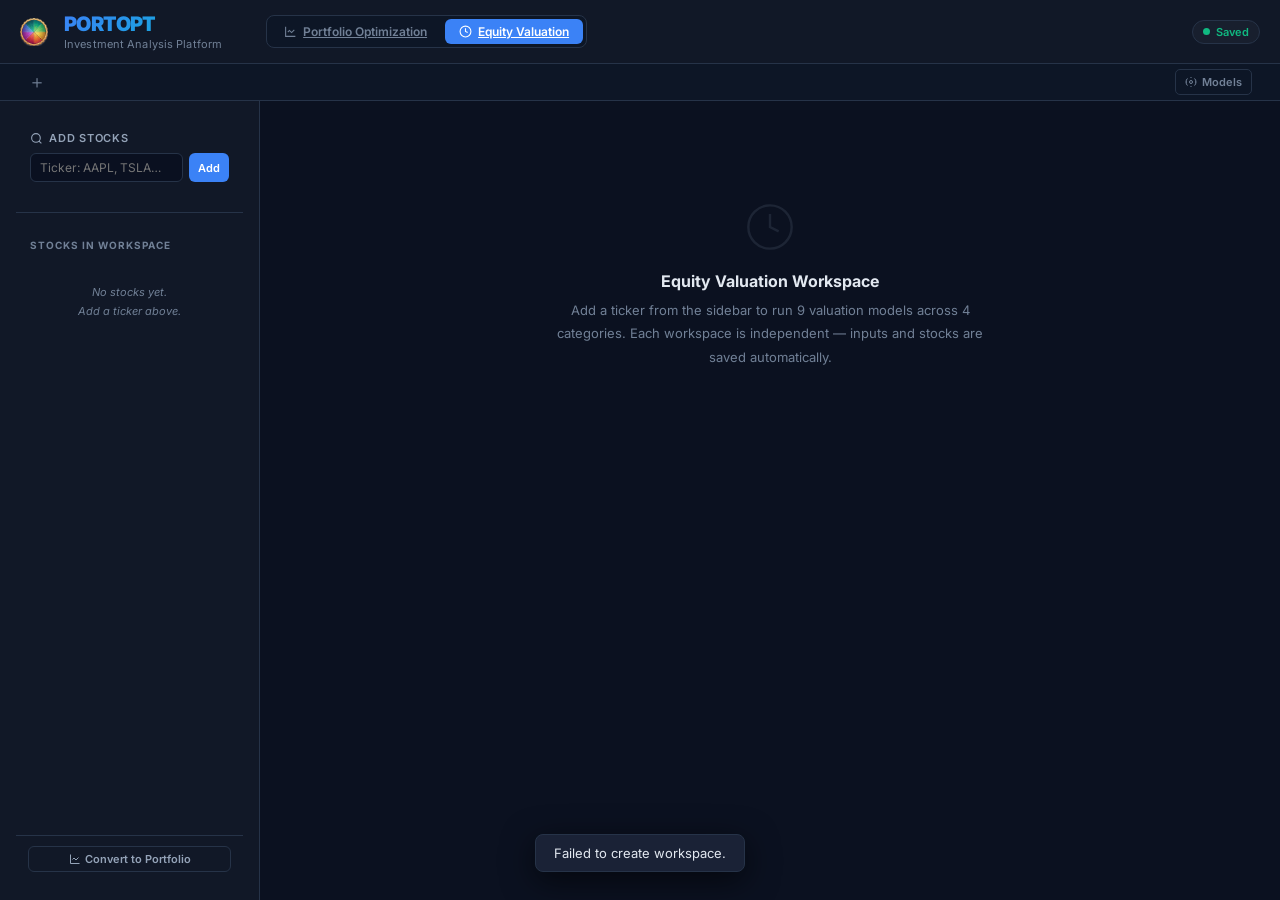
==== commit 9c6df999: "Add Gemini AI business analysis, price sparkline, Inter font, and redesigned stock header - Switch a" ====
--- a/templates/valuation.html
+++ b/templates/valuation.html
@@ -5,6 +5,9 @@
 <meta name="viewport" content="width=device-width,initial-scale=1.0"/>
 <title>PortOpt — Equity Valuation</title>
 <link rel="icon" type="image/png" href="/static/favicon.png"/>
+<link rel="preconnect" href="https://fonts.googleapis.com"/>
+<link rel="preconnect" href="https://fonts.gstatic.com" crossorigin/>
+<link href="https://fonts.googleapis.com/css2?family=Inter:wght@400;500;600;700;800;900&display=swap" rel="stylesheet"/>
 <link rel="stylesheet" href="/static/css/app.css"/>
 <link rel="stylesheet" href="/static/css/valuation.css"/>
 <script src="https://cdn.plot.ly/plotly-2.32.0.min.js"></script>
--- a/static/css/app.css
+++ b/static/css/app.css
@@ -5,7 +5,7 @@
   --gold:#f59e0b; --purple:#8b5cf6; --r:8px;
 }
 *{box-sizing:border-box;margin:0;padding:0;}
-body{font-family:system-ui,'Inter',sans-serif;background:var(--bg);color:var(--text);font-size:13px;}
+body{font-family:'Inter',system-ui,sans-serif;background:var(--bg);color:var(--text);font-size:13px;-webkit-font-smoothing:antialiased;}
 button,input,select{font-family:inherit;}
 
 /* ── LAYOUT ───────────────────────────────────────────────────── */
@@ -35,9 +35,10 @@
 .sub-panel.active{display:block;}
 
 /* ── LOGO ─────────────────────────────────────────────────────── */
-.logo{font-size:20px;font-weight:800;background:linear-gradient(135deg,var(--accent),var(--accent2));
+.logo{font-size:20px;font-weight:900;letter-spacing:-.03em;text-transform:uppercase;
+  background:linear-gradient(135deg,var(--accent),var(--accent2));
   -webkit-background-clip:text;-webkit-text-fill-color:transparent;white-space:nowrap;}
-.logo-sub{font-size:11px;color:var(--muted);margin-top:1px;}
+.logo-sub{font-size:11px;color:var(--muted);margin-top:1px;font-weight:400;letter-spacing:.01em;}
 
 /* ── PROJECT TABS ─────────────────────────────────────────────── */
 .tab{display:inline-flex;align-items:center;gap:7px;padding:0 14px;
--- a/static/css/valuation.css
+++ b/static/css/valuation.css
@@ -233,20 +233,98 @@
   padding: 14px 20px;
   margin-bottom: 20px;
 }
-.val-stock-ticker { font-size: 24px; font-weight: 900; color: var(--text); }
-.val-stock-name   { font-size: 12px; color: var(--muted2); margin-top: 3px; }
+/* ── STOCK HEADER (2-column: info left, chart right) ────── */
+.val-stock-header-top {
+  display: flex; gap: 20px; align-items: flex-start;
+}
+.val-stock-info { flex: 1; min-width: 0; }
+.val-stock-chart-col {
+  flex-shrink: 0; width: 320px; display: flex; flex-direction: column; align-items: flex-end;
+}
+.val-price-row { display: flex; align-items: baseline; gap: 10px; margin-bottom: 4px; }
+.val-price-change { font-size: 12px; font-weight: 600; }
+.val-price-change.up   { color: var(--green); }
+.val-price-change.down { color: var(--red); }
+.val-sparkline { width: 320px; height: 100px; }
+.val-stock-ticker { font-size: 26px; font-weight: 900; color: var(--text); letter-spacing: -.03em; text-transform: uppercase; }
+.val-stock-name   { font-size: 13px; color: var(--muted2); font-weight: 400; }
 .val-stock-price  {
-  font-size: 26px; font-weight: 800; margin-left: auto;
+  font-size: 28px; font-weight: 900; letter-spacing: -.03em;
   background: linear-gradient(135deg, var(--accent), var(--accent2));
   -webkit-background-clip: text; -webkit-text-fill-color: transparent;
 }
 .val-stock-chips { display: flex; flex-wrap: wrap; gap: 6px; margin-top: 6px; }
+.val-biz-summary {
+  margin-top: 10px; font-size: 11px; line-height: 1.7; color: var(--muted);
+  font-weight: 400; max-width: 600px;
+}
+
+/* ── AI ANALYSIS SECTION ──────────────────────────────────── */
+.val-ai-section { margin-bottom: 20px; }
+.val-ai-loading {
+  display: flex; align-items: center; gap: 10px;
+  padding: 18px; font-size: 12px; color: var(--muted);
+  background: var(--card); border: 1px solid var(--border); border-radius: var(--r);
+}
+.val-ai-spinner {
+  width: 16px; height: 16px; border: 2px solid var(--border);
+  border-top-color: var(--accent2); border-radius: 50%;
+  animation: spin .7s linear infinite; flex-shrink: 0;
+}
+.val-ai-error {
+  padding: 12px 16px; font-size: 11px; color: var(--muted);
+  background: var(--card); border: 1px solid var(--border); border-radius: var(--r);
+}
+.val-ai-grid {
+  display: grid; grid-template-columns: 1fr 1fr; gap: 12px;
+}
+.val-ai-card {
+  background: var(--card); border: 1px solid var(--border);
+  border-radius: var(--r); overflow: hidden;
+}
+.val-ai-card-wide { grid-column: 1 / -1; }
+.val-ai-card-hd {
+  display: flex; align-items: center; gap: 8px;
+  padding: 10px 14px; font-size: 11px; font-weight: 800;
+  letter-spacing: .04em; text-transform: uppercase; color: var(--text);
+  background: #0d1626; border-bottom: 1px solid var(--border);
+}
+.val-ai-card-body {
+  padding: 12px 14px; font-size: 12px; line-height: 1.75;
+  color: var(--muted2); font-weight: 400;
+}
+.val-ai-disclaimer {
+  margin-top: 8px; font-size: 9px; color: var(--muted);
+  font-style: italic; text-align: center; opacity: .7;
+}
+
+/* SWOT 2×2 grid */
+.val-swot-grid {
+  display: grid; grid-template-columns: 1fr 1fr; gap: 0;
+}
+.val-swot-quad {
+  padding: 10px 14px; font-size: 11px; line-height: 1.7; color: var(--muted2);
+  border-right: 1px solid var(--border); border-bottom: 1px solid var(--border);
+}
+.val-swot-quad:nth-child(2n) { border-right: none; }
+.val-swot-quad:nth-child(n+3) { border-bottom: none; }
+.val-swot-title {
+  font-size: 10px; font-weight: 800; letter-spacing: .06em;
+  text-transform: uppercase; margin-bottom: 6px;
+}
+.val-swot-quad.s .val-swot-title { color: var(--green); }
+.val-swot-quad.w .val-swot-title { color: var(--red); }
+.val-swot-quad.o .val-swot-title { color: var(--accent2); }
+.val-swot-quad.t .val-swot-title { color: var(--gold); }
+.val-swot-quad ul { margin: 0; padding-left: 16px; }
+.val-swot-quad li { margin-bottom: 3px; font-weight: 400; }
 .val-chip {
   font-size: 10px; font-weight: 600; padding: 2px 8px; border-radius: 3px;
   background: #1a2236; border: 1px solid var(--border); color: var(--muted2);
 }
 .val-chip.green { color: var(--green); background: rgba(16,185,129,.1); border-color: rgba(16,185,129,.2); }
 .val-chip.red   { color: var(--red);   background: rgba(239,68,68,.1);  border-color: rgba(239,68,68,.2);  }
+.val-chip.gold  { color: var(--gold);  background: rgba(234,179,8,.1);  border-color: rgba(234,179,8,.2);  }
 
 /* ── TOAST ─────────────────────────────────────────────────── */
 .val-toast {
@@ -287,7 +365,7 @@
 /* ── CATEGORY SECTION ──────────────────────────────────────── */
 .val-category { margin-bottom: 28px; }
 .val-category-title {
-  font-size: 10px; font-weight: 700; letter-spacing: .1em;
+  font-size: 10px; font-weight: 800; letter-spacing: .12em;
   text-transform: uppercase; color: var(--muted2);
   padding: 0 2px 8px; border-bottom: 1px solid var(--border);
   margin-bottom: 14px; display: flex; align-items: center; gap: 7px;
@@ -312,10 +390,13 @@
   gap: 12px; padding: 12px 14px;
   background: #0d1626; border-bottom: 1px solid var(--border);
 }
-.val-card-title    { font-size: 12px; font-weight: 700; color: var(--text); margin-bottom: 2px; }
-.val-card-subtitle { font-size: 10px; color: var(--muted); line-height: 1.5; max-width: 320px; }
-.val-card-result   { font-size: 20px; font-weight: 800; white-space: nowrap; flex-shrink: 0; color: var(--accent2); }
+.val-card-title    { font-size: 12px; font-weight: 800; color: var(--text); margin-bottom: 2px; letter-spacing: -.01em; }
+.val-card-subtitle { font-size: 10px; color: var(--muted); line-height: 1.5; max-width: 320px; font-weight: 400; }
+.val-card-result   { font-size: 20px; font-weight: 900; letter-spacing: -.02em; white-space: nowrap; flex-shrink: 0; color: var(--accent2); }
 .val-card-result.sml { font-size: 14px; }
+.val-card-result.green { color: var(--green); }
+.val-card-result.red   { color: var(--red); }
+.val-card-result.gold  { color: var(--gold); }
 .val-card-body     { padding: 12px 14px; }
 
 /* ── FCF HISTORY TABLE ─────────────────────────────────────── */
@@ -486,4 +567,61 @@
   padding: 7px 10px; font-size: 11px; line-height: 1.5;
 }
 
+/* ── HISTORICAL PERCENTILE BAND ────────────────────────────── */
+.val-hband {
+  margin: 8px 0 10px;
+  padding: 8px 10px;
+  border-radius: 6px;
+  background: rgba(255,255,255,.03);
+  border: 1px solid var(--border);
+}
+.val-hband-label {
+  display: flex;
+  justify-content: space-between;
+  align-items: center;
+  font-size: 10px;
+  color: var(--muted);
+  margin-bottom: 6px;
+  font-weight: 600;
+}
+.val-hband-bar {
+  position: relative;
+  height: 8px;
+  border-radius: 4px;
+  background: rgba(255,255,255,.06);
+  overflow: visible;
+}
+.val-hband-fill {
+  position: absolute;
+  top: 0; left: 0; bottom: 0;
+  border-radius: 4px 0 0 4px;
+  transition: width .3s;
+}
+.val-hband-marker {
+  position: absolute;
+  top: -3px;
+  width: 3px;
+  height: 14px;
+  border-radius: 2px;
+  transform: translateX(-1.5px);
+  transition: left .3s;
+}
+.val-hband-range {
+  display: flex;
+  justify-content: space-between;
+  font-size: 9px;
+  color: var(--muted);
+  margin-top: 4px;
+}
+/* Color variants */
+.val-hband.green .val-hband-fill   { background: rgba(16,185,129,.25); }
+.val-hband.green .val-hband-marker { background: var(--green); }
+.val-hband.green .val-hband-label  { color: var(--green); }
+.val-hband.gold .val-hband-fill    { background: rgba(234,179,8,.25); }
+.val-hband.gold .val-hband-marker  { background: var(--gold); }
+.val-hband.gold .val-hband-label   { color: var(--gold); }
+.val-hband.red .val-hband-fill     { background: rgba(239,68,68,.25); }
+.val-hband.red .val-hband-marker   { background: var(--red); }
+.val-hband.red .val-hband-label    { color: var(--red); }
+
 @keyframes spin { to { transform: rotate(360deg); } }
